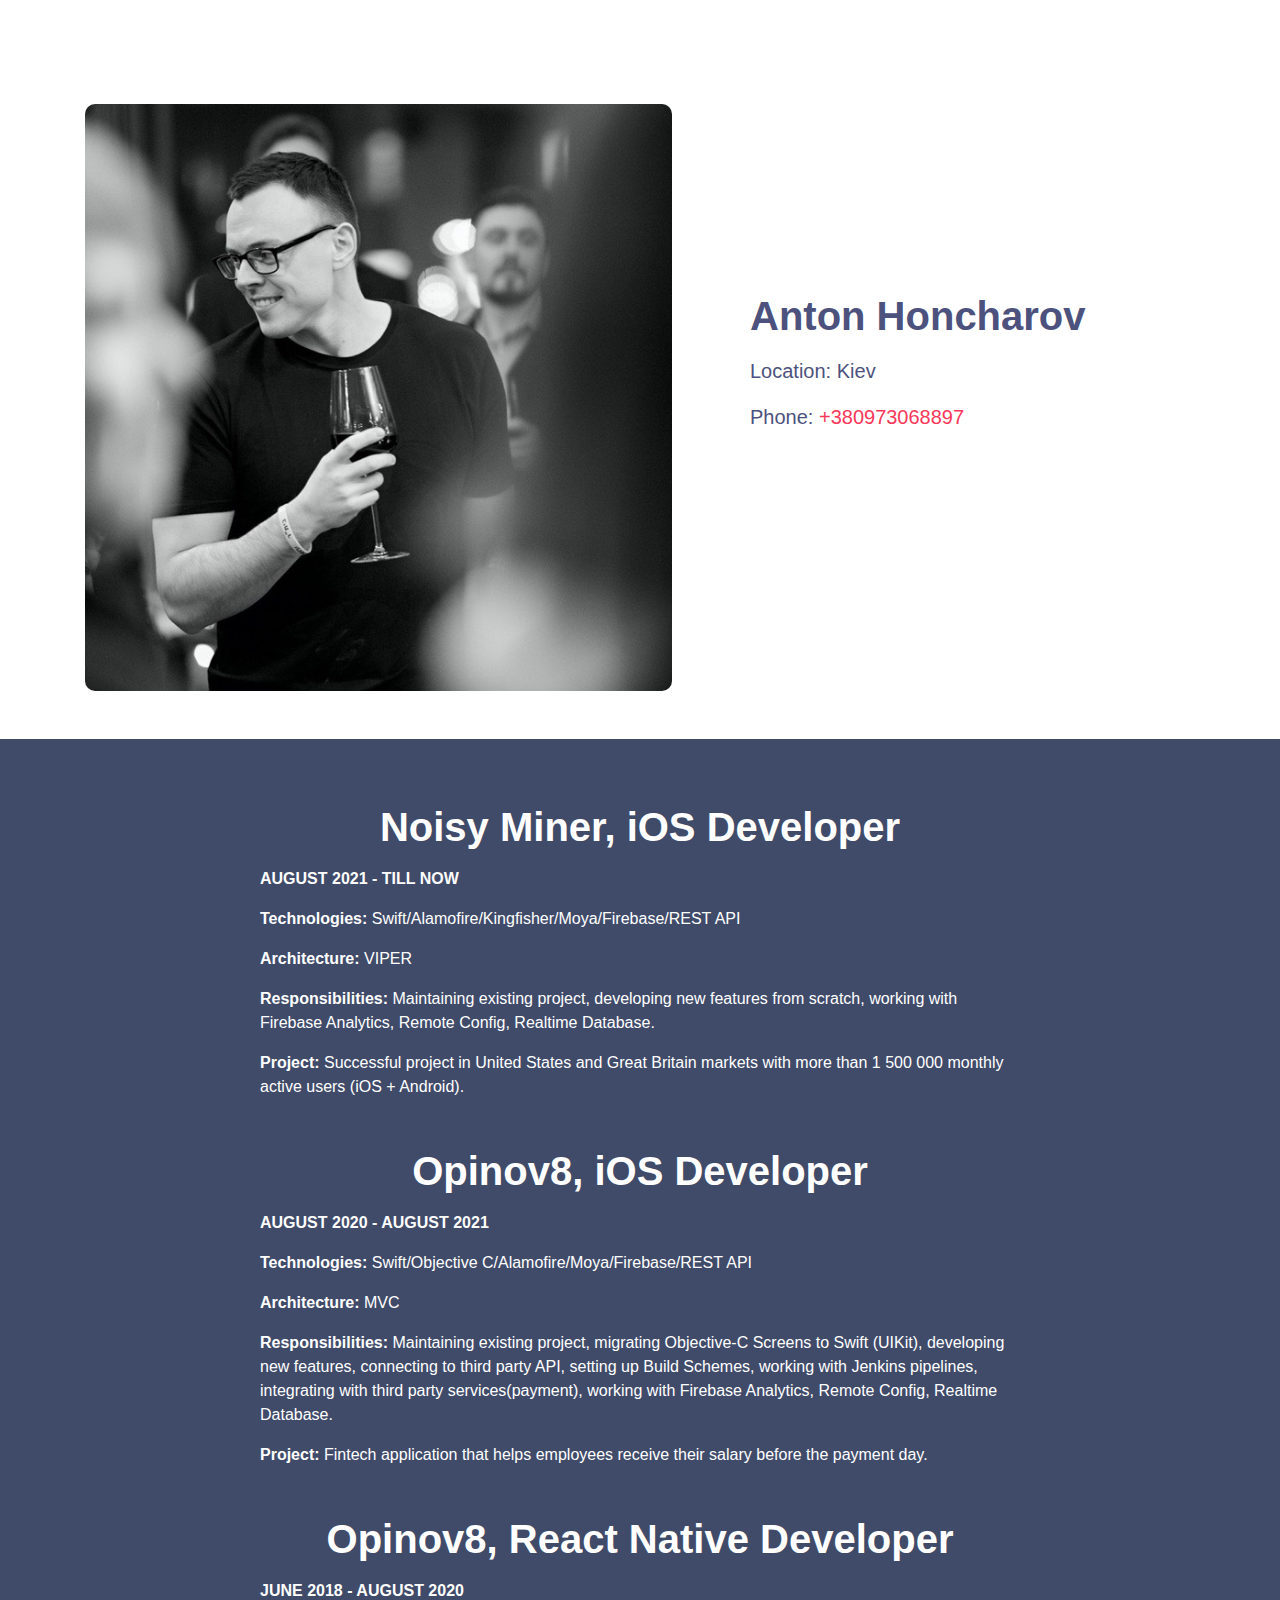
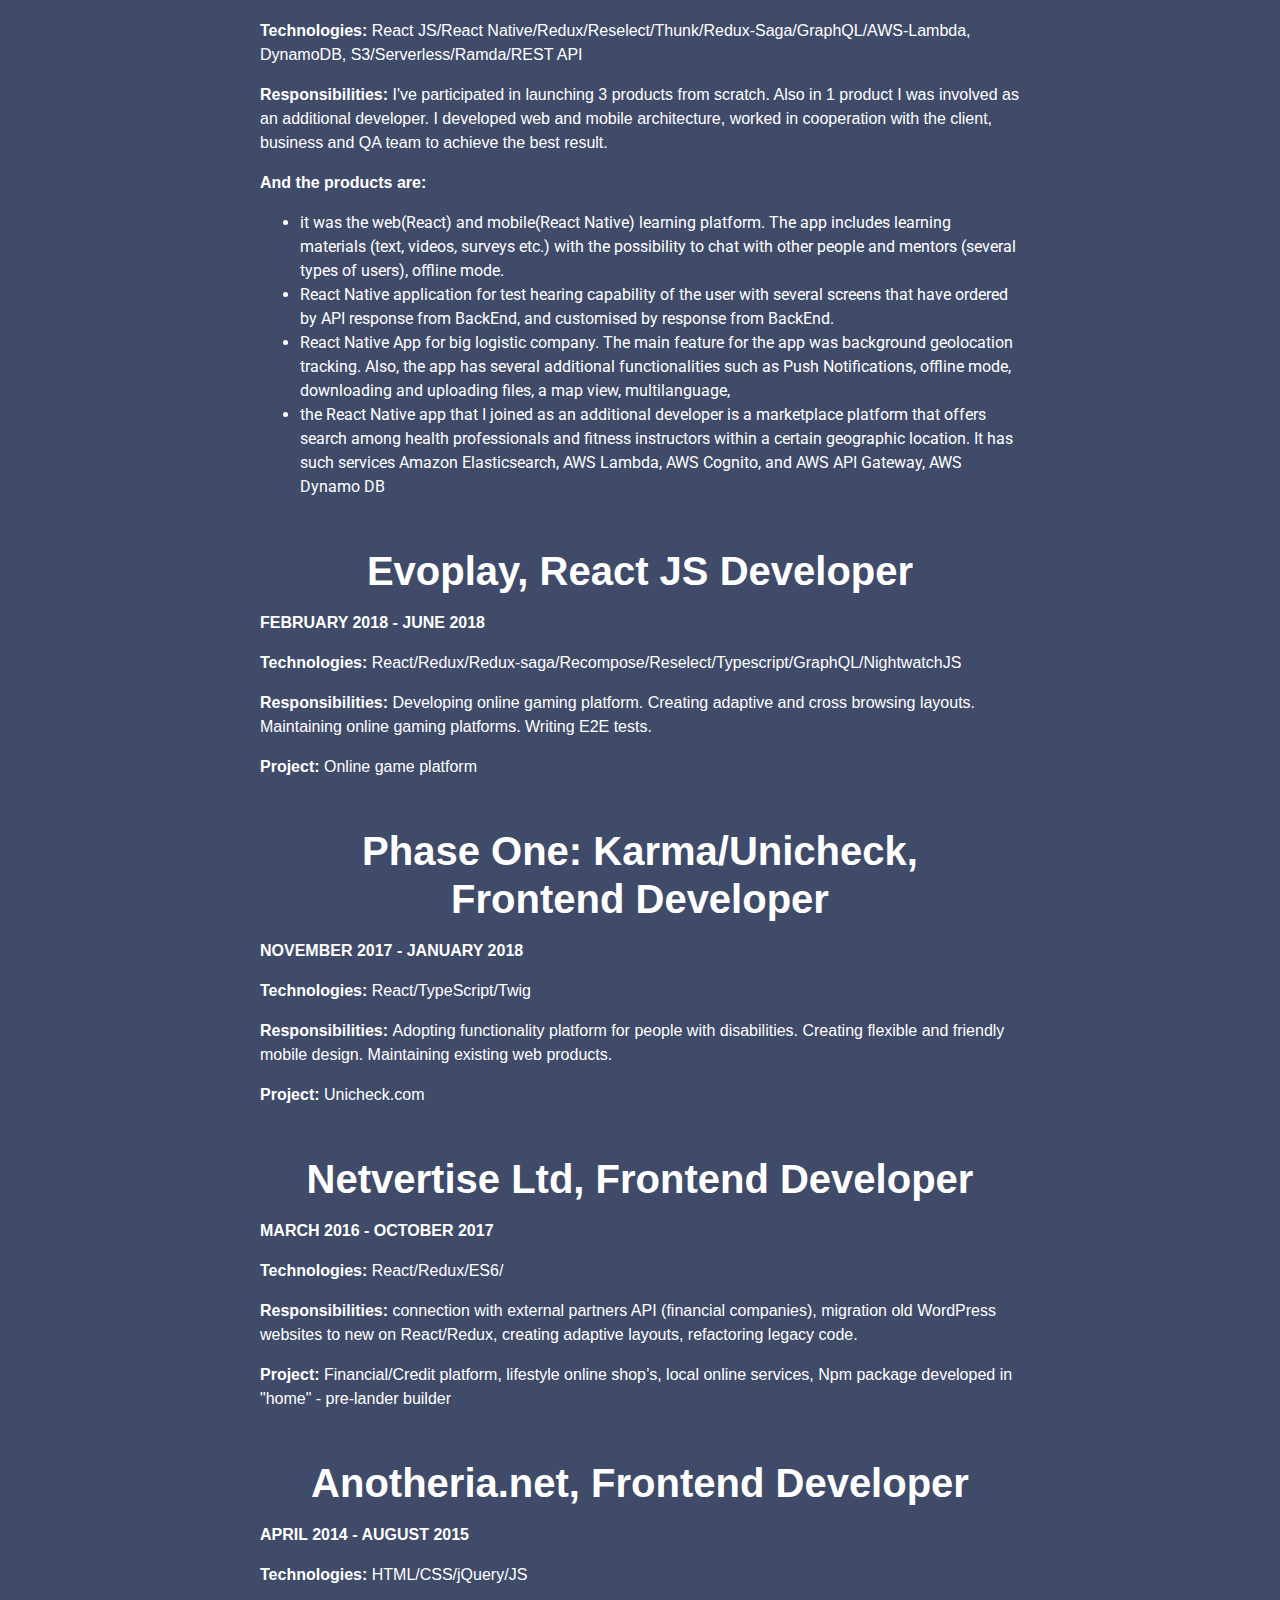
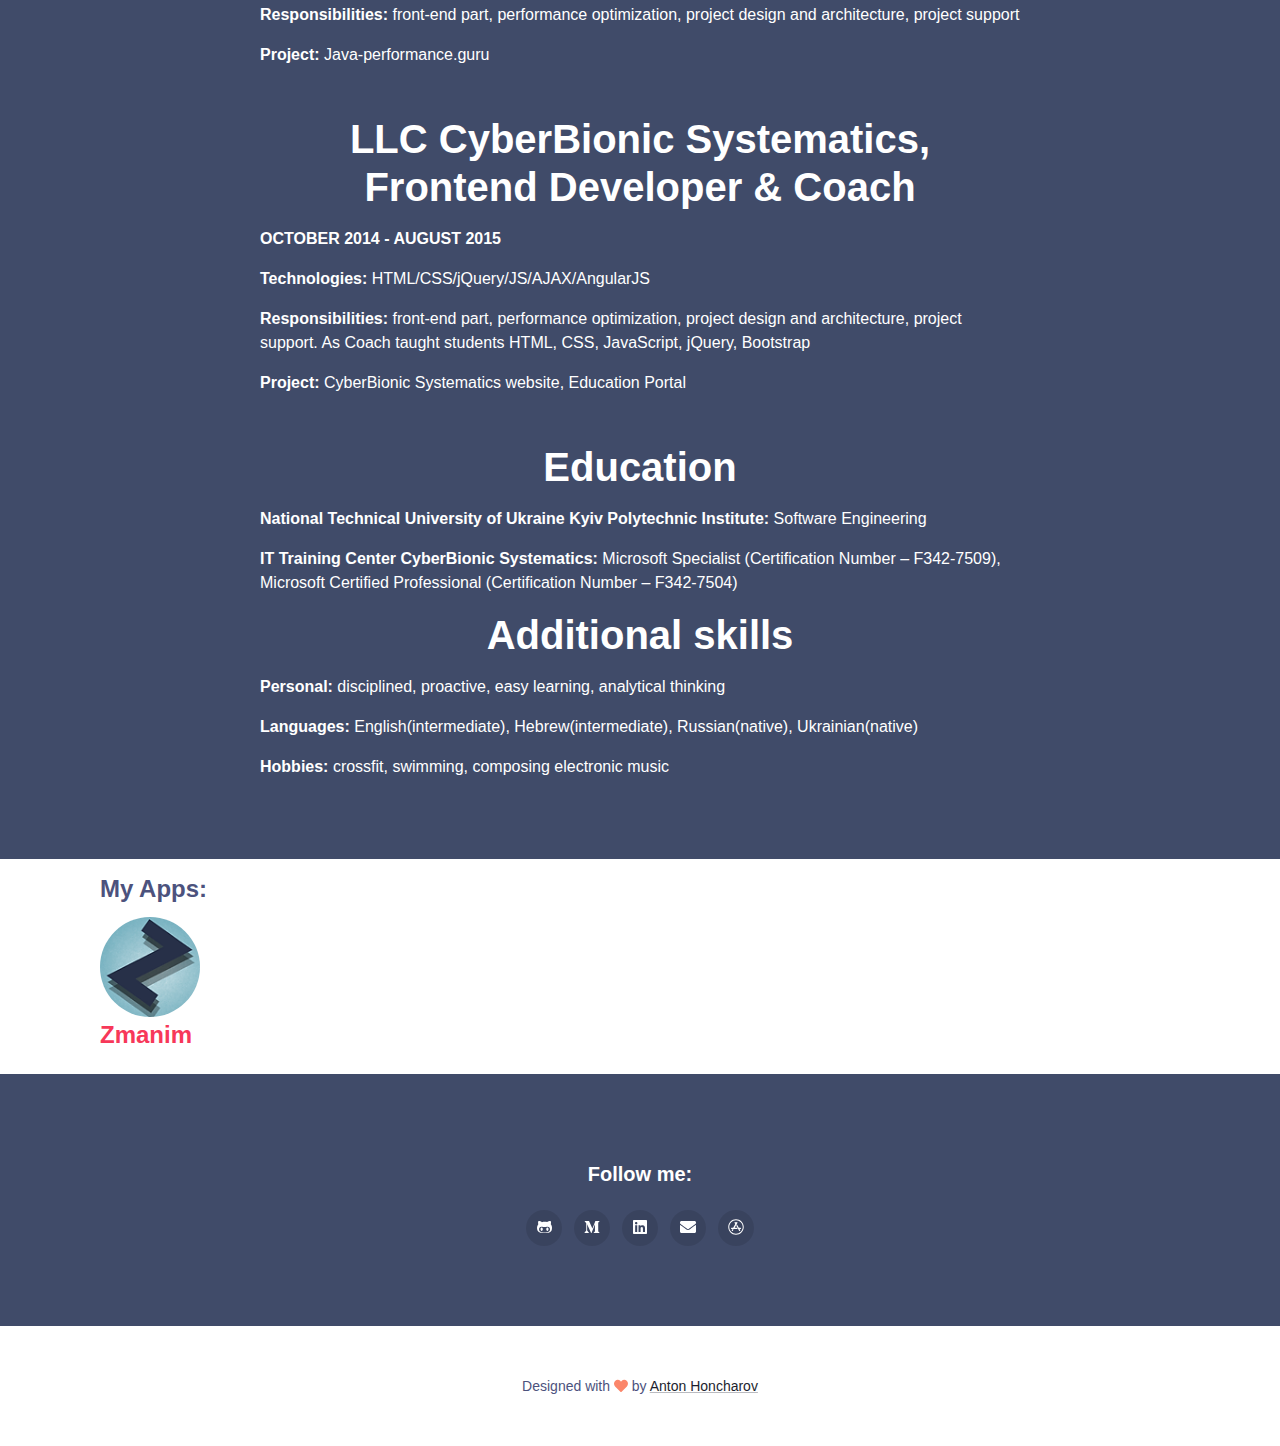
==== index.html @ 208f4cd6 "indentation" ====
<!DOCTYPE html>
<html lang="en">

<head>
	<title>Anton Honcharov - iOS Developer</title>

	<!-- Meta -->
	<meta charset="utf-8">
	<meta http-equiv="X-UA-Compatible" content="IE=edge">
	<meta name="viewport" content="width=device-width, initial-scale=1.0">
	<meta name="description" content="App's site. App that helps Jews to be observant of the mitzvot.">
	<meta name="author" content="Honcharov Anton">
	<link rel="shortcut icon" href="favicon.ico">

	<!-- Google Font -->
	<link href="https://fonts.googleapis.com/css?family=Quicksand:700|Roboto:400,400i,700&display=swap" rel="stylesheet">

	<!-- FontAwesome JS-->
	<script defer src="assets/fontawesome/js/all.min.js"></script>

	<!-- Theme CSS -->
	<link id="theme-style" rel="stylesheet" href="assets/css/theme.css">
</head>

<body>
	<header class="header">
		<div class="branding">
			<div class="container-fluid position-relative py-3">
				<div class="logo-wrapper">
					<div class="site-logo">
						<a class="navbar-brand" href="index.html"></a>
					</div>
				</div>
			</div>
		</div>
	</header>
	<!--//header-->

	<section class="hero-section">
		<div class="container">
			<div class="row">
				<div class="col-12 col-md-7 pt-5 mb-5 align-self-center">
					<div class="promo pr-md-3 pr-lg-5">
						<img class="img-fluid book-cover" src="assets/images/profiles/author-profile.png" alt="image">
					</div>
				</div>
				<div class="col-12 col-md-5 mb-5 align-self-center">
					<div class="book-cover-holder">
						<h1 class="headline mb-3">Anton Honcharov</h1>
						<div class="subheadline mb-4">
							<p class="text">Location: Kiev</p>
							<p class="text">Phone: <a href="tel:+380973068897">+380973068897</a></p>
						</div>
					</div>
				</div>
			</div>
		</div>
		<!--//container-->
	</section>
	<section id="author-section" class="author-section section theme-bg-primary py-5">
	
		<div class="container py-3">
			<h2 class="section-heading text-center text-white mb-3">Noisy Miner, iOS Developer</h2>
			<div class="author-bio single-col-max mx-auto">
				<p class="text"><b>AUGUST 2021 - TILL NOW</b></p>
				<p class="text"><b>Technologies: </b>Swift/Alamofire/Kingfisher/Moya/Firebase/REST API</p>
				<p class="text"><b>Architecture: </b>VIPER</p>
				<p class="text"><b>Responsibilities: </b>Maintaining existing project, developing new features from scratch, working with Firebase Analytics, Remote Config, Realtime Database.</p>
				<p class="text"><b>Project: </b>Successful project in United States and Great Britain markets with more than 1 500 000 monthly active users (iOS + Android).</p>
			</div>
		</div>

		<div class="container py-3">
			<h2 class="section-heading text-center text-white mb-3">Opinov8, iOS Developer</h2>
			<div class="author-bio single-col-max mx-auto">
				<p class="text"><b>AUGUST 2020 - AUGUST 2021</b></p>
				<p class="text"><b>Technologies: </b>Swift/Objective C/Alamofire/Moya/Firebase/REST API</p>
				<p class="text"><b>Architecture: </b>MVC</p>
				<p class="text"><b>Responsibilities: </b>Maintaining existing project, migrating Objective-C Screens to Swift (UIKit), developing new features, connecting to third party API, setting up Build Schemes, working with Jenkins pipelines, integrating with third party services(payment), working with Firebase Analytics, Remote Config, Realtime Database.</p>
				<p class="text"><b>Project: </b>Fintech application that helps employees receive their salary before the payment day.</p>
			</div>
		</div>

		<div class="container py-3">
			<h2 class="section-heading text-center text-white mb-3">Opinov8, React Native Developer</h2>
			<div class="author-bio single-col-max mx-auto">
				<p class="text"><b>JUNE 2018 - AUGUST 2020</b></p>
				<p class="text"><b>Technologies: </b>React JS/React Native/Redux/Reselect/Thunk/Redux-Saga/GraphQL/AWS-Lambda, DynamoDB, S3/Serverless/Ramda/REST API</p>
				<p class="text"><b>Responsibilities: </b> I've participated in launching 3 products from scratch. Also in 1 product I was involved as an additional developer. I developed web and mobile architecture, worked in cooperation with the client, business and QA team to achieve the best result.</p>
				<p class="text"><b>And the products are: </b>
					<ul>
						<li>it was the web(React) and mobile(React Native) learning platform. The app includes learning materials (text, videos, surveys etc.) with the possibility to chat with other people and mentors (several types of users), offline mode.</li>
						<li>React Native application for test hearing capability of the user with several screens that have ordered by API response from BackEnd, and customised by response from BackEnd.</li>
						<li>React Native App for big logistic company. The main feature for the app was background geolocation tracking. Also, the app has several additional functionalities such as Push Notifications, offline mode, downloading and uploading files, a map view, multilanguage,</li>
						<li>the React Native app that I joined as an additional developer is a marketplace platform that offers search among health professionals and fitness instructors within a certain geographic location. It has such services Amazon Elasticsearch, AWS Lambda, AWS Cognito, and AWS API Gateway, AWS Dynamo DB</li>
					</ul>
				</p>
			</div>
		</div>

		<div class="container py-3">
			<h2 class="section-heading text-center text-white mb-3">Evoplay, React JS Developer</h2>
			<div class="author-bio single-col-max mx-auto">
				<p class="text"><b>FEBRUARY 2018 - JUNE 2018</b></p>
				<p class="text"><b>Technologies: </b>React/Redux/Redux-saga/Recompose/Reselect/Typescript/GraphQL/NightwatchJS</p>
				<p class="text"><b>Responsibilities: </b>Developing online gaming platform. Creating adaptive and cross browsing layouts. Maintaining online gaming platforms. Writing E2E tests.</p>
				<p class="text"><b>Project: </b>Online game platform</p>
			</div>
		</div>

		<div class="container py-3">
			<h2 class="section-heading text-center text-white mb-3">Phase One: Karma/Unicheck,<br/> Frontend Developer</h2>
			<div class="author-bio single-col-max mx-auto">
				<p class="text"><b>NOVEMBER 2017 - JANUARY 2018</b></p>
				<p class="text"><b>Technologies: </b>React/TypeScript/Twig</p>
				<p class="text"><b>Responsibilities: </b>Adopting functionality platform for people with disabilities. Creating flexible and friendly mobile design. Maintaining existing web products.</p>
				<p class="text"><b>Project: </b>Unicheck.com</p>
			</div>
		</div>

		<div class="container py-3">
			<h2 class="section-heading text-center text-white mb-3">Netvertise Ltd, Frontend Developer</h2>
			<div class="author-bio single-col-max mx-auto">
				<p class="text"><b>MARCH 2016 -  OCTOBER 2017</b></p>
				<p class="text"><b>Technologies: </b>React/Redux/ES6/</p>
				<p class="text"><b>Responsibilities: </b>connection with external partners API (financial companies), migration old WordPress websites to new on React/Redux, creating adaptive layouts, refactoring legacy code.</p>
				<p class="text"><b>Project: </b> Financial/Credit platform, lifestyle online shop’s, local online services, Npm package developed in "home" - pre-lander builder</p>
			</div>
		</div>

		<div class="container py-3">
			<h2 class="section-heading text-center text-white mb-3">Anotheria.net, Frontend Developer</h2>
			<div class="author-bio single-col-max mx-auto">
				<p class="text"><b>APRIL 2014 -  AUGUST 2015</b></p>
				<p class="text"><b>Technologies: </b>HTML/CSS/jQuery/JS</p>
				<p class="text"><b>Responsibilities: </b>front-end part, performance optimization, project design and architecture, project support</p>
				<p class="text"><b>Project: </b>Java-performance.guru</p>
			</div>
		</div>

		<div class="container py-3">
			<h2 class="section-heading text-center text-white mb-3">LLC CyberBionic Systematics, <br/> Frontend Developer & Coach</h2>
			<div class="author-bio single-col-max mx-auto">
				<p class="text"><b>OCTOBER 2014 -  AUGUST 2015</b></p>
				<p class="text"><b>Technologies: </b>HTML/CSS/jQuery/JS/AJAX/AngularJS</p>
				<p class="text"><b>Responsibilities: </b>front-end part, performance optimization, project design and architecture, project support. As Coach taught students HTML, CSS, JavaScript, jQuery, Bootstrap</p>
				<p class="text"><b>Project: </b>CyberBionic Systematics website, Education Portal</p>
			</div>
		</div>

		<div class="container py-3">
			<h2 class="section-heading text-center text-white mb-3">Education</h2>
			<div class="author-bio single-col-max mx-auto">
				<p class="text"><b>National Technical University of Ukraine Kyiv Polytechnic Institute: </b> Software Engineering</p>
				<p class="text"><b>IT Training Center CyberBionic Systematics: </b>Microsoft Specialist (Certification Number – F342-7509), Microsoft Certified Professional (Certification Number – F342-7504)</p>
			</div>
			<h2 class="section-heading text-center text-white mb-3">Additional skills</h2>
			<div class="author-bio single-col-max mx-auto">
				<p class="text"><b>Personal: </b>disciplined, proactive, easy learning, analytical thinking</p>
				<p class="text"><b>Languages: </b>English(intermediate), Hebrew(intermediate), Russian(native), Ukrainian(native)</p>
				<p class="text"><b>Hobbies: </b>crossfit, swimming, composing electronic music</p>
			</div>
		</div>

	</section>

	<section class="hero-section">
		<div class="container">
			<div class="container py-3">
				<h4 class="text"><b>My Apps:</b></h4>
				<div class="logo-wrapper">
					<div class="site-logo"><a class="navbar-brand" href="./pages/zmanim.html">
						<img class="logo-icon mr-2" src="../assets/images/site-logo.webp" alt="logo">
						<br>
						<span class="logo-text">Zmanim</span>
					</a>
				</div>
				</div>
			</div>
		</div>
	</section>
	
	<section id="author-section" class="author-section section theme-bg-primary py-5">
		<div class="container py-3">
			<div class="author-bio single-col-max mx-auto">
				<div class="author-links text-center pt-4">
					<h5 class="text-white mb-4">Follow me: </h5>
					<ul class="social-list list-unstyled">
						</li>
						<li class="list-inline-item">
							<a href="https://github.com/eyale" target="blank">
								<i class="fab fa-github-alt"></i>
							</a>
						</li>
						<li class="list-inline-item">
							<a href="https://medium.com/@4eyalush" target="blank">
								<i class="fab fa-medium-m"></i>
							</a>
						</li>
						<li class="list-inline-item">
							<a href="https://www.linkedin.com/in/anton-honcharov-04216791/" target="blank">
								<i class="fab fa-linkedin"></i>
							</a>
						</li>
						<li class="list-inline-item">
							<a href="mailto:4eyalush@gmail.com" target="blank">
								<i class="fas fa-envelope"></i>
							</a>
						</li>
						<li class="list-inline-item">
							<a href="https://apps.apple.com/ru/developer/anton-honcharov/id1546879328" target="blank">
								<i class="fab fa-app-store"></i>
							</a>
						</li>
					</ul>
				</div>
			</div>
		</div>
	</section>

	<footer class="footer">
		<div class="footer-bottom text-center py-5">
			<small class="copyright">Designed with <i class="fas fa-heart" style="color: #fb866a;"></i> by <a
					class="theme-link" href="https://www.linkedin.com/in/anton-honcharov-04216791/" target="_blank">Anton Honcharov</a></small>
		</div>
	</footer>

	<!-- Javascript -->
	<script src="assets/plugins/jquery-3.4.1.min.js"></script>
	<script src="assets/plugins/popper.min.js"></script>
	<script src="assets/plugins/bootstrap/js/bootstrap.min.js"></script>
	<script src="assets/plugins/jquery.scrollTo.min.js"></script>
	<script src="assets/plugins/back-to-top.js"></script>

	<script src="assets/js/main.js"></script>

</body>

</html>
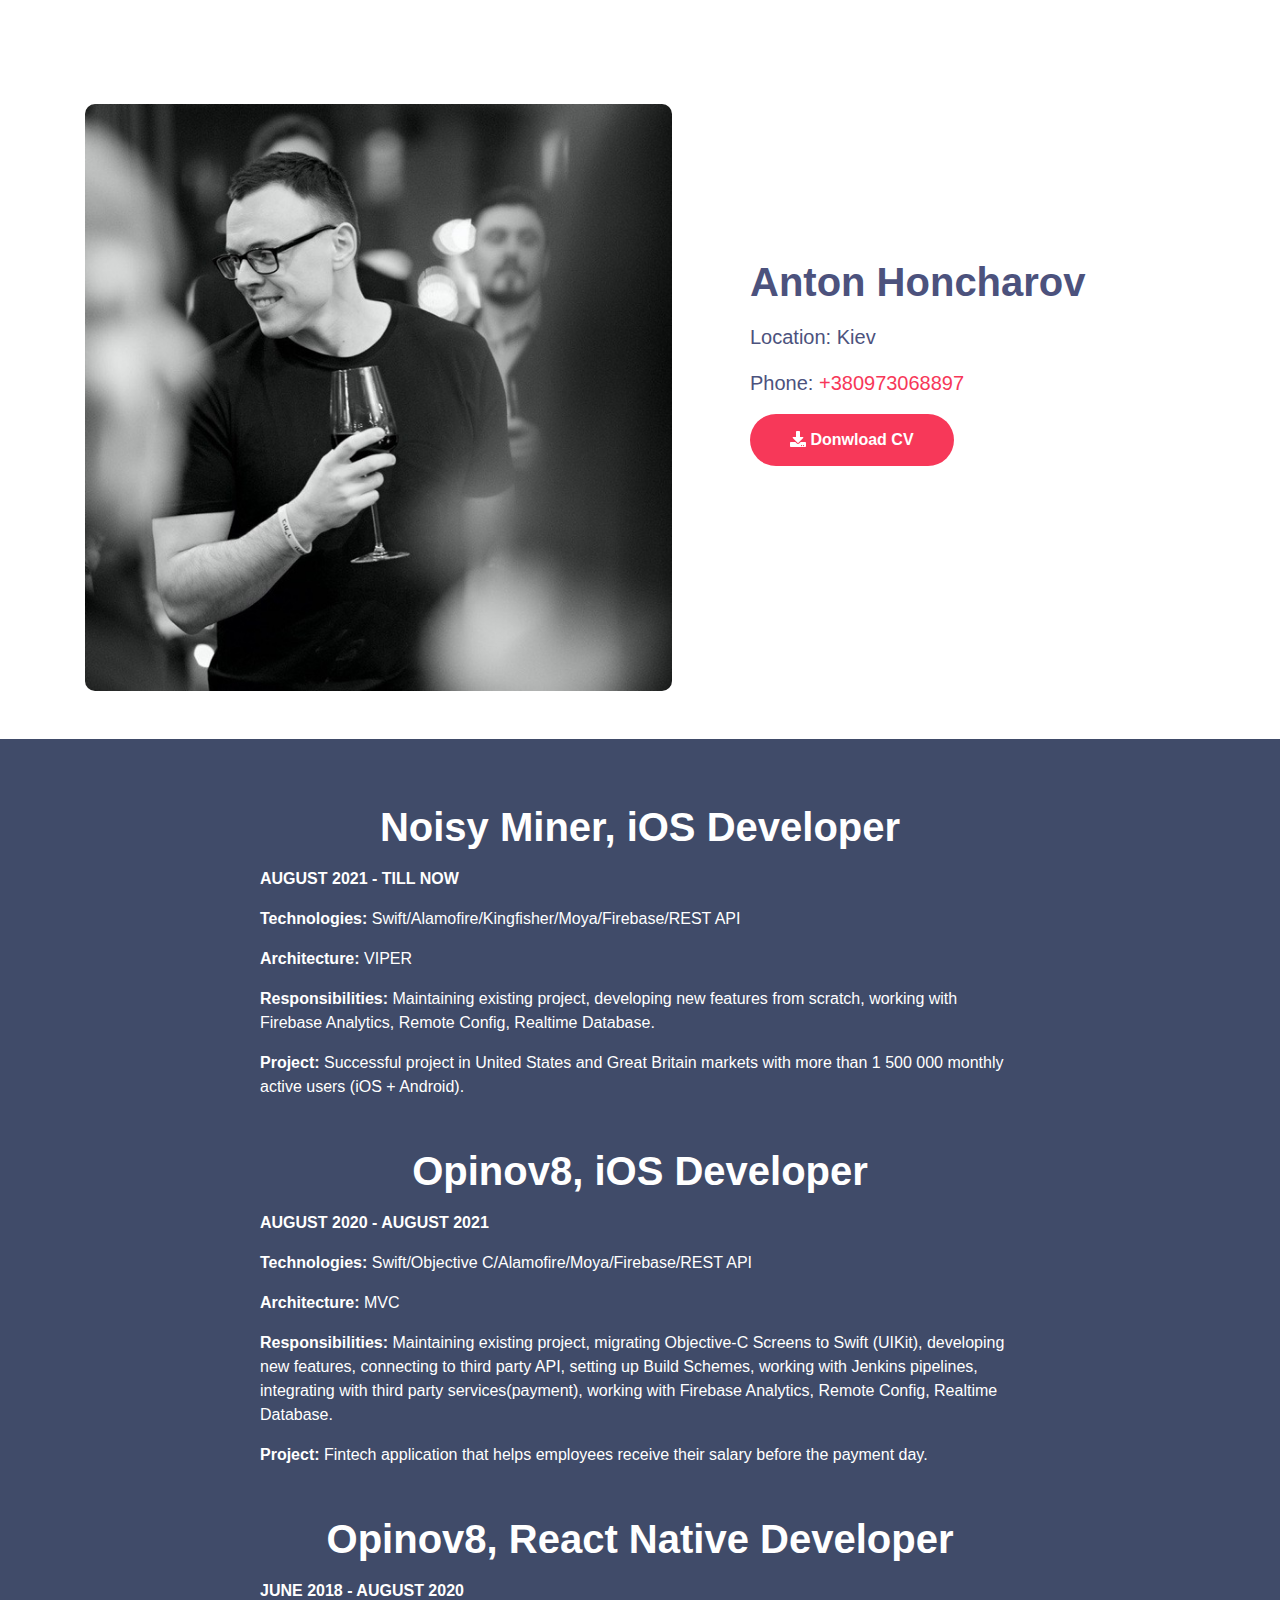
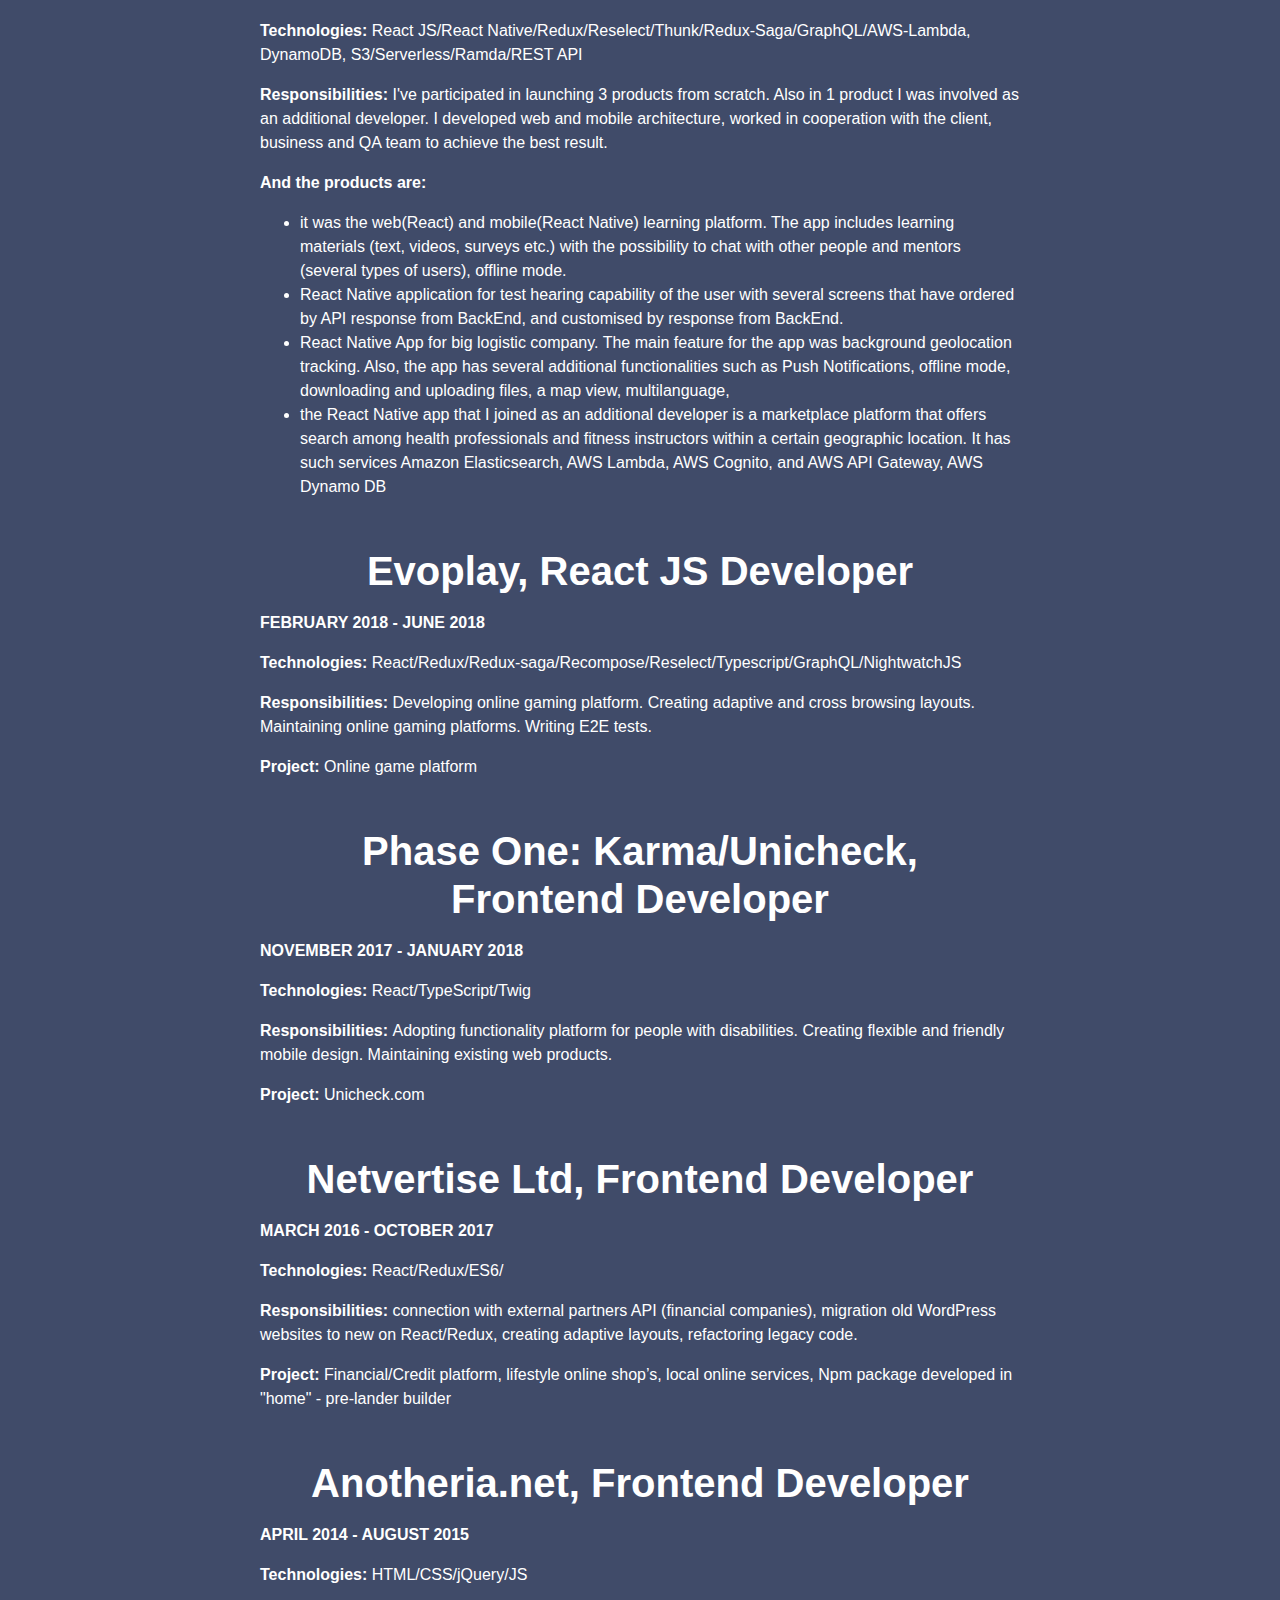
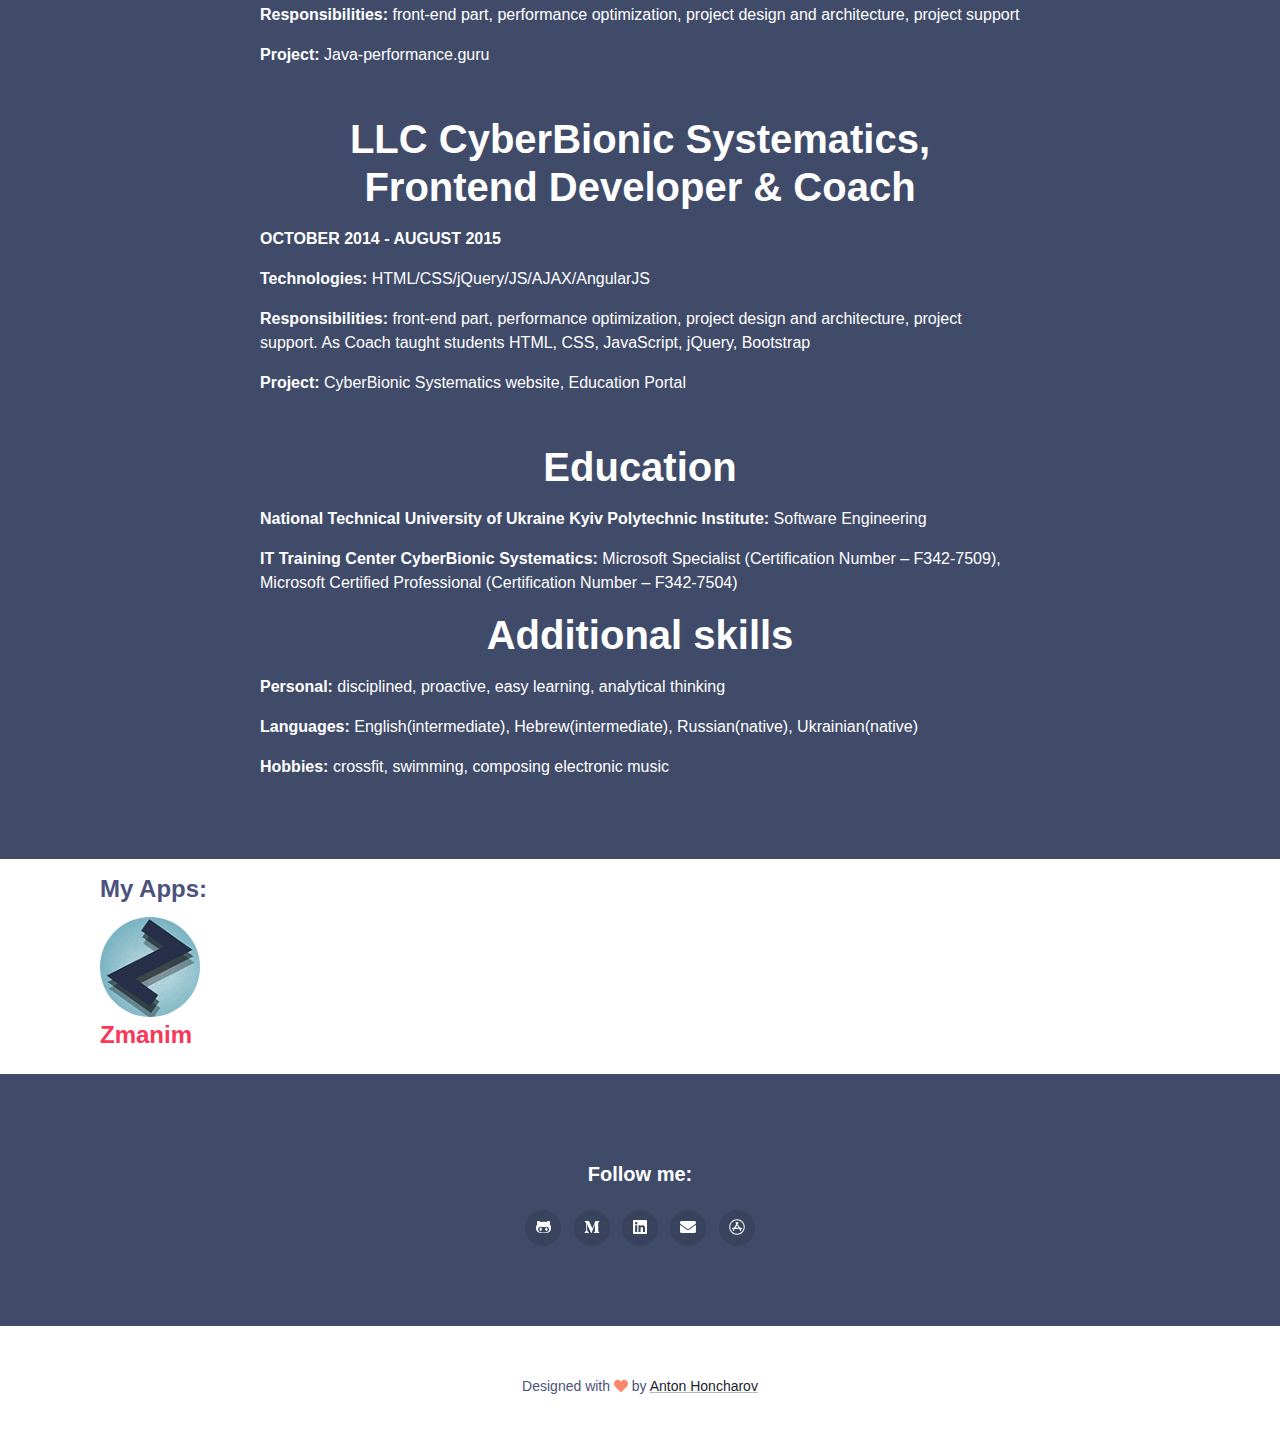
==== commit 9807472a: "add download CV" ====
--- a/index.html
+++ b/index.html
@@ -50,6 +50,14 @@
 						<div class="subheadline mb-4">
 							<p class="text">Location: Kiev</p>
 							<p class="text">Phone: <a href="tel:+380973068897">+380973068897</a></p>
+							<div class="cta-holder">
+								<a class="btn btn-primary mr-lg-2"
+									target="_blank"
+									href="https://drive.google.com/file/d/18fcnnfCk12O5Y6rYT376gJ59WVy_y44v/view?usp=sharing">
+									<i class="fas fa-download"></i> Donwload CV</a>
+								<!-- <a class="btn btn-secondary scrollto" href="#benefits-section">Learn More</a> -->
+	
+							</div>
 						</div>
 					</div>
 				</div>
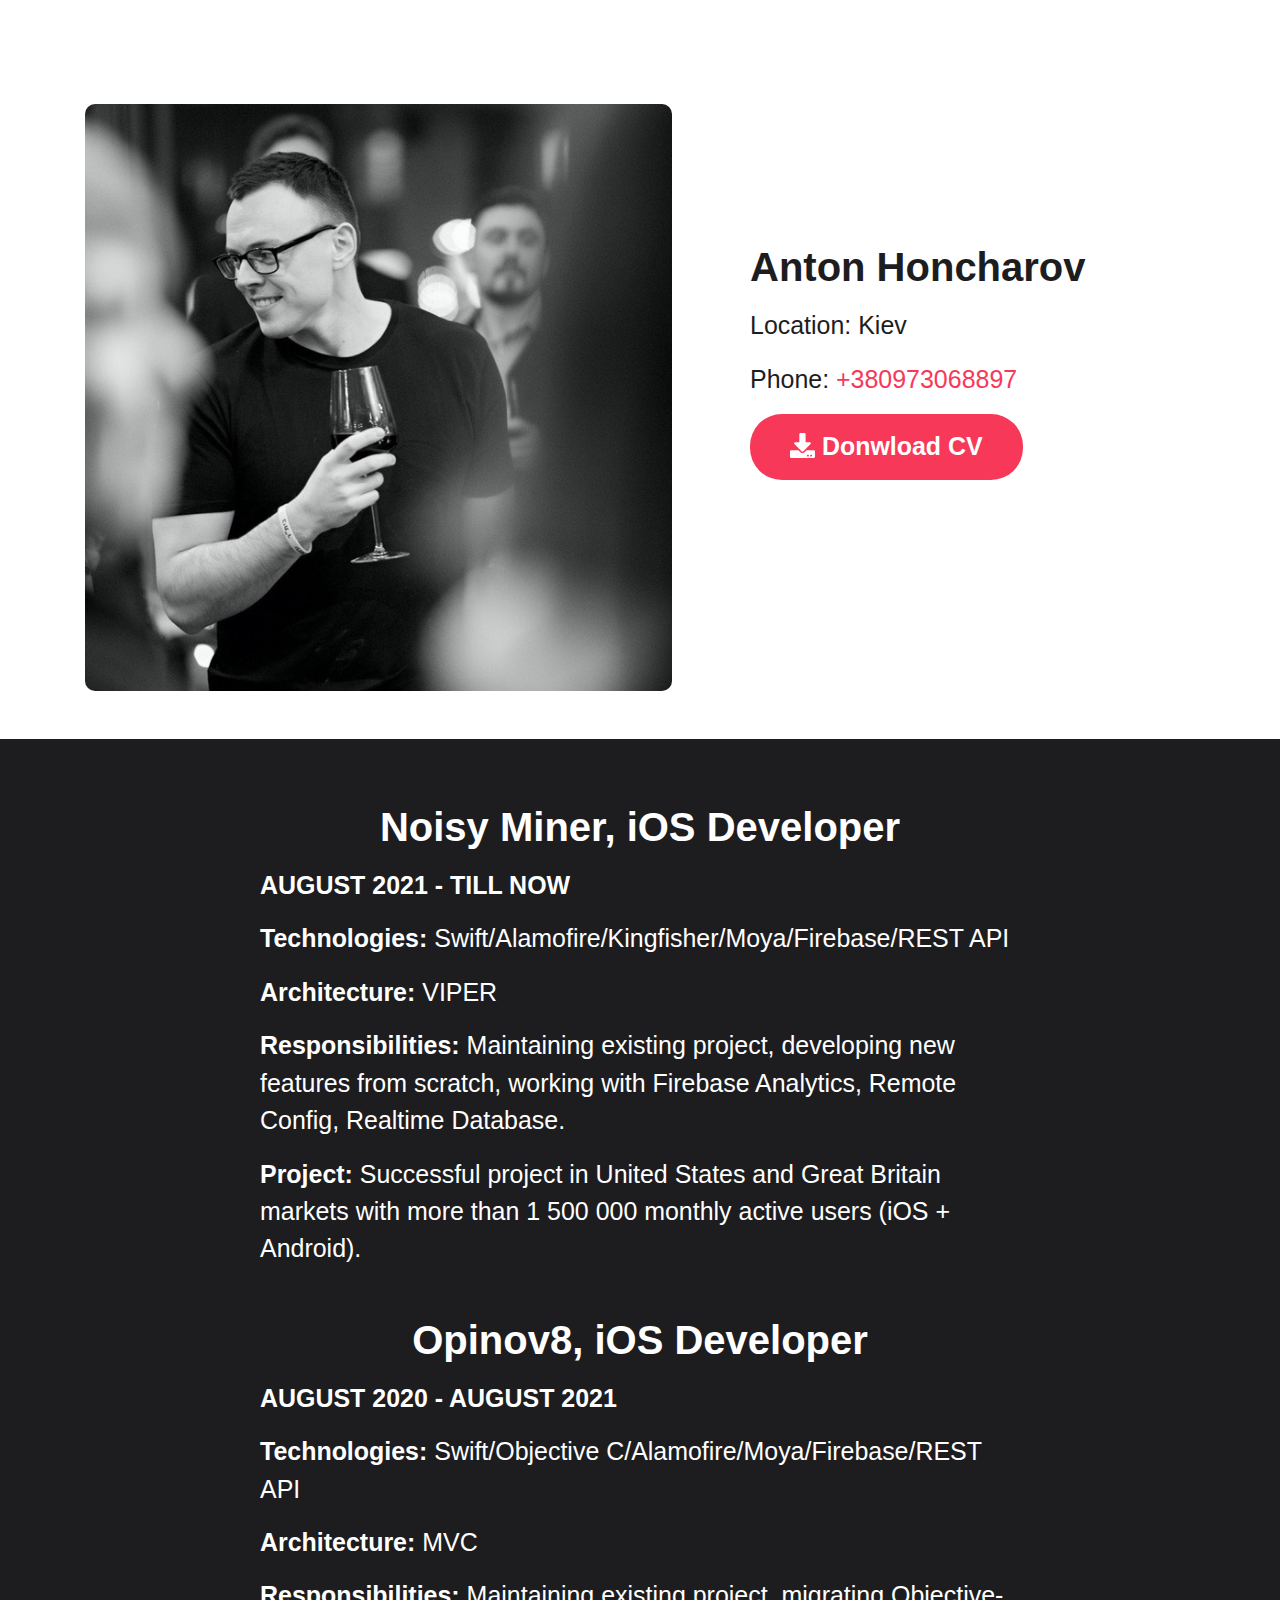
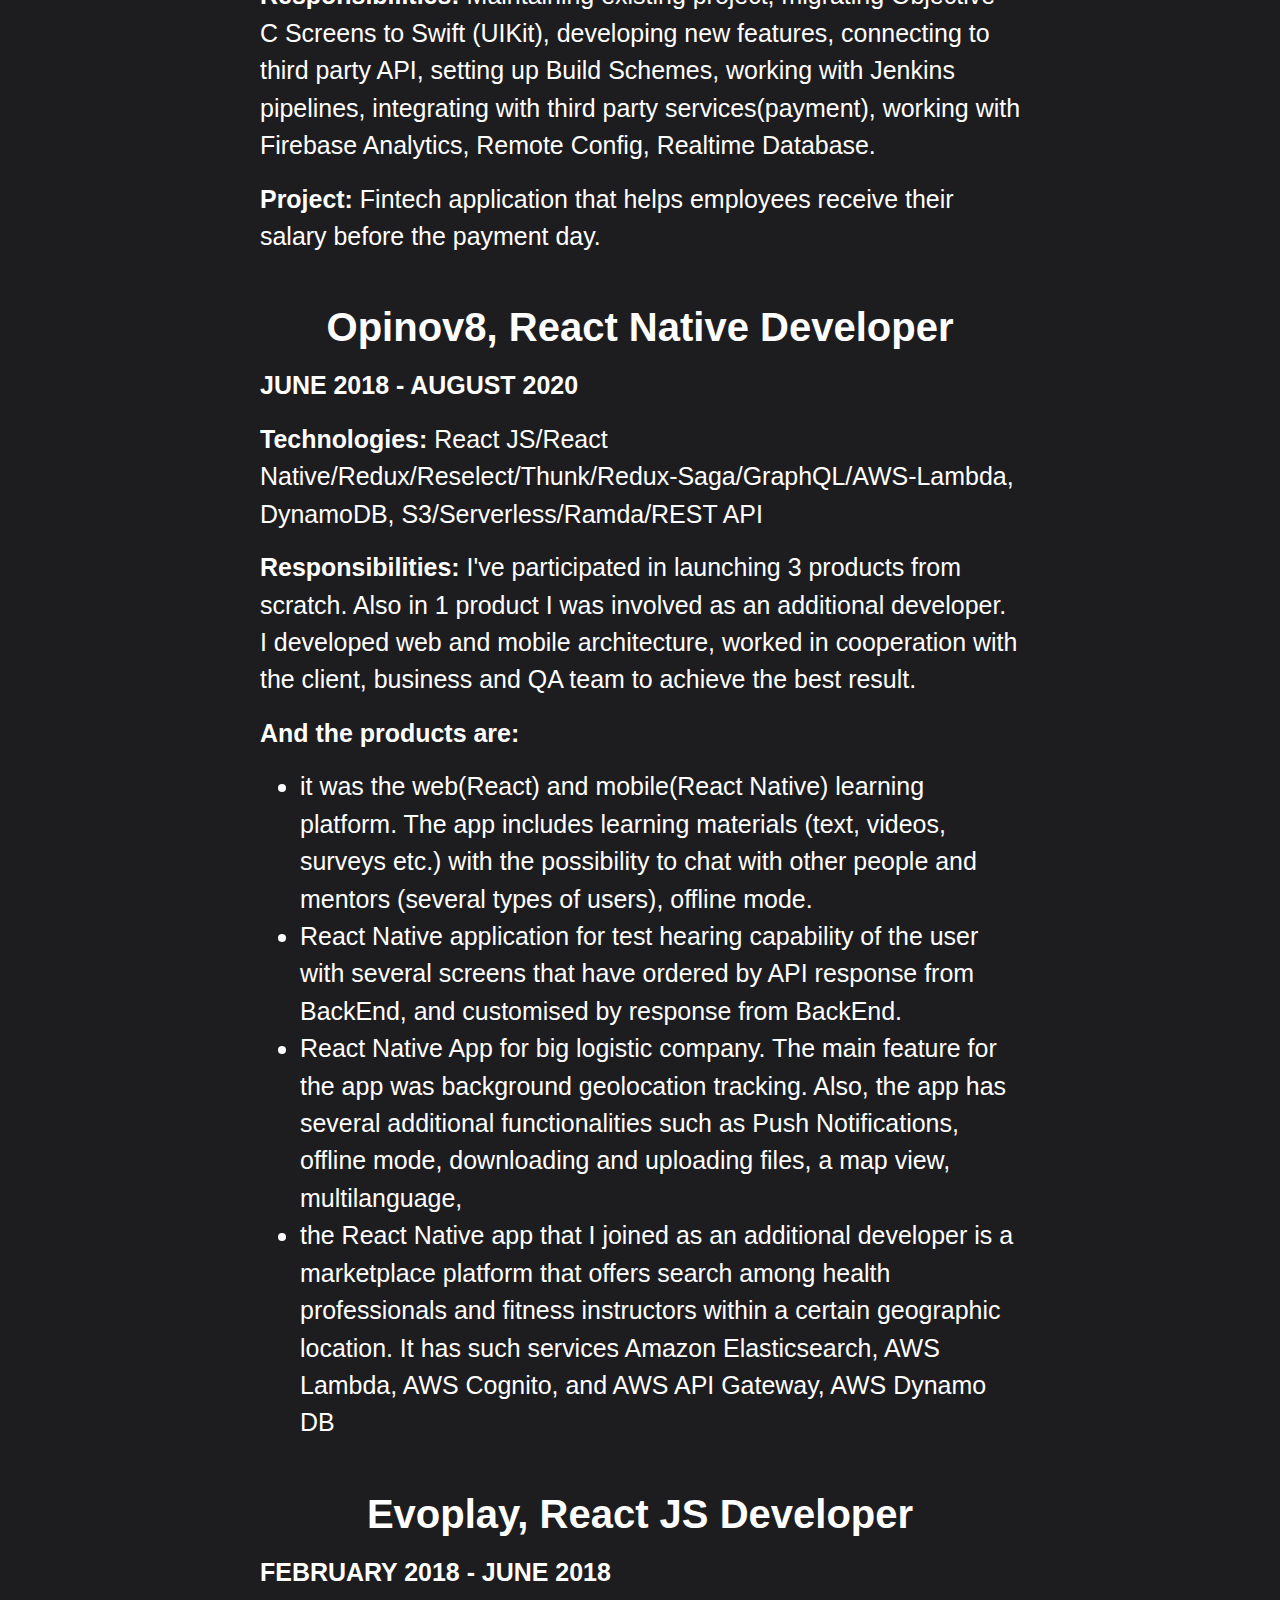
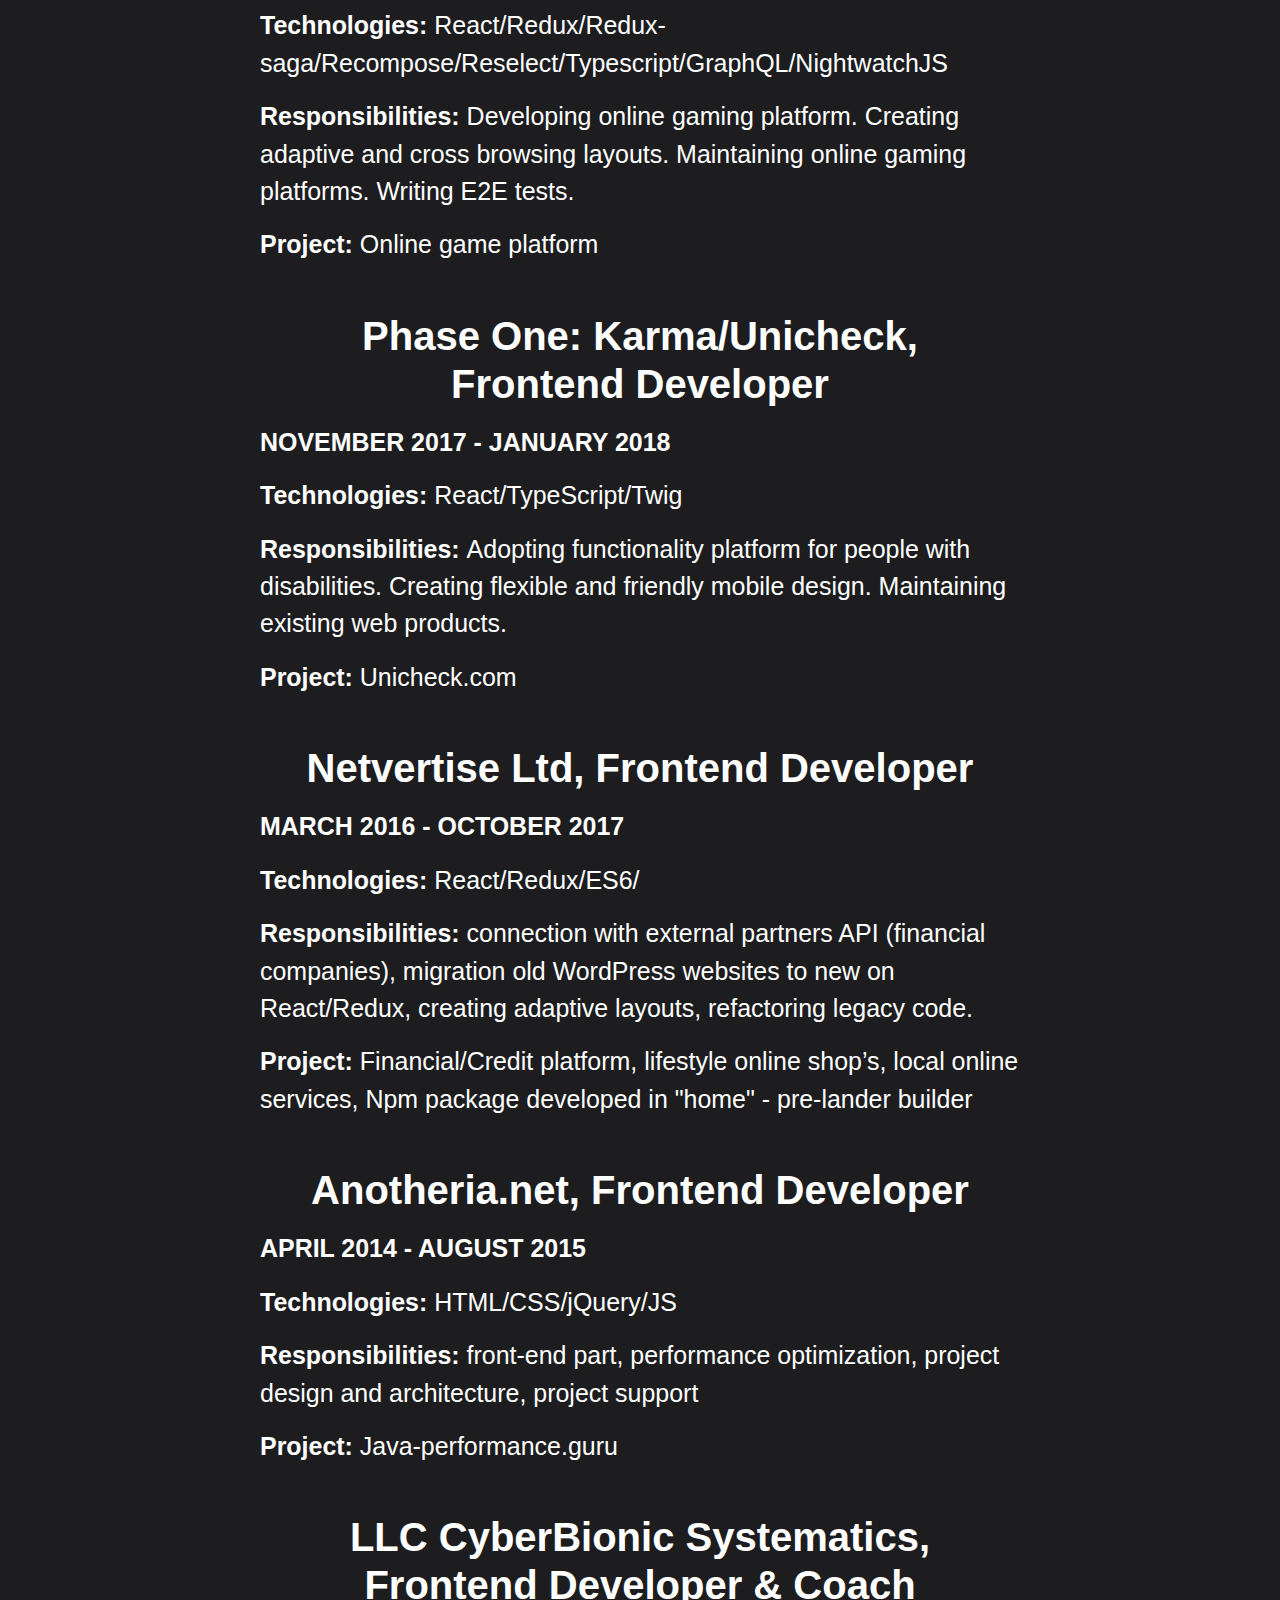
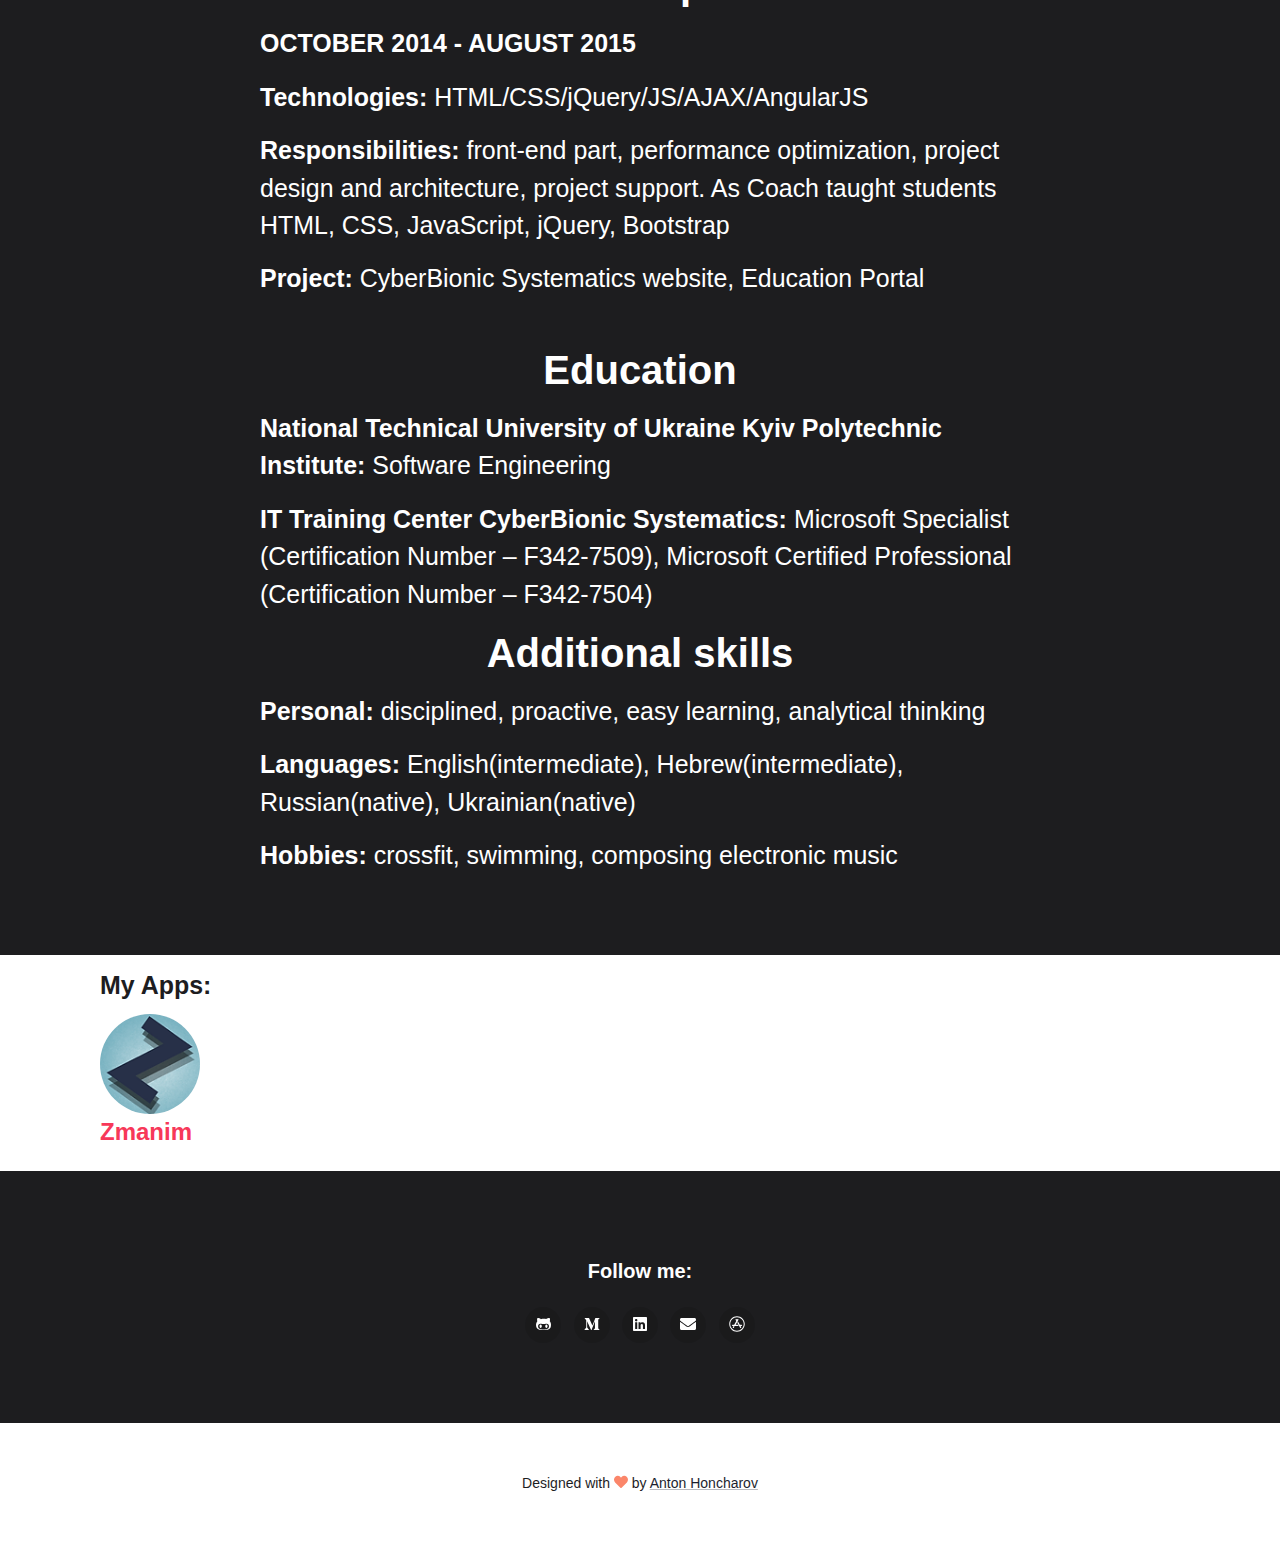
==== commit 58a5bfa8: "font sizes" ====
--- a/index.html
+++ b/index.html
@@ -8,7 +8,7 @@
 	<meta charset="utf-8">
 	<meta http-equiv="X-UA-Compatible" content="IE=edge">
 	<meta name="viewport" content="width=device-width, initial-scale=1.0">
-	<meta name="description" content="App's site. App that helps Jews to be observant of the mitzvot.">
+	<meta name="description" content="Honcharov Anton iOS Developer">
 	<meta name="author" content="Honcharov Anton">
 	<link rel="shortcut icon" href="favicon.ico">
 
@@ -96,7 +96,7 @@
 				<p class="text"><b>Technologies: </b>React JS/React Native/Redux/Reselect/Thunk/Redux-Saga/GraphQL/AWS-Lambda, DynamoDB, S3/Serverless/Ramda/REST API</p>
 				<p class="text"><b>Responsibilities: </b> I've participated in launching 3 products from scratch. Also in 1 product I was involved as an additional developer. I developed web and mobile architecture, worked in cooperation with the client, business and QA team to achieve the best result.</p>
 				<p class="text"><b>And the products are: </b>
-					<ul>
+					<ul class="products">
 						<li>it was the web(React) and mobile(React Native) learning platform. The app includes learning materials (text, videos, surveys etc.) with the possibility to chat with other people and mentors (several types of users), offline mode.</li>
 						<li>React Native application for test hearing capability of the user with several screens that have ordered by API response from BackEnd, and customised by response from BackEnd.</li>
 						<li>React Native App for big logistic company. The main feature for the app was background geolocation tracking. Also, the app has several additional functionalities such as Push Notifications, offline mode, downloading and uploading files, a map view, multilanguage,</li>
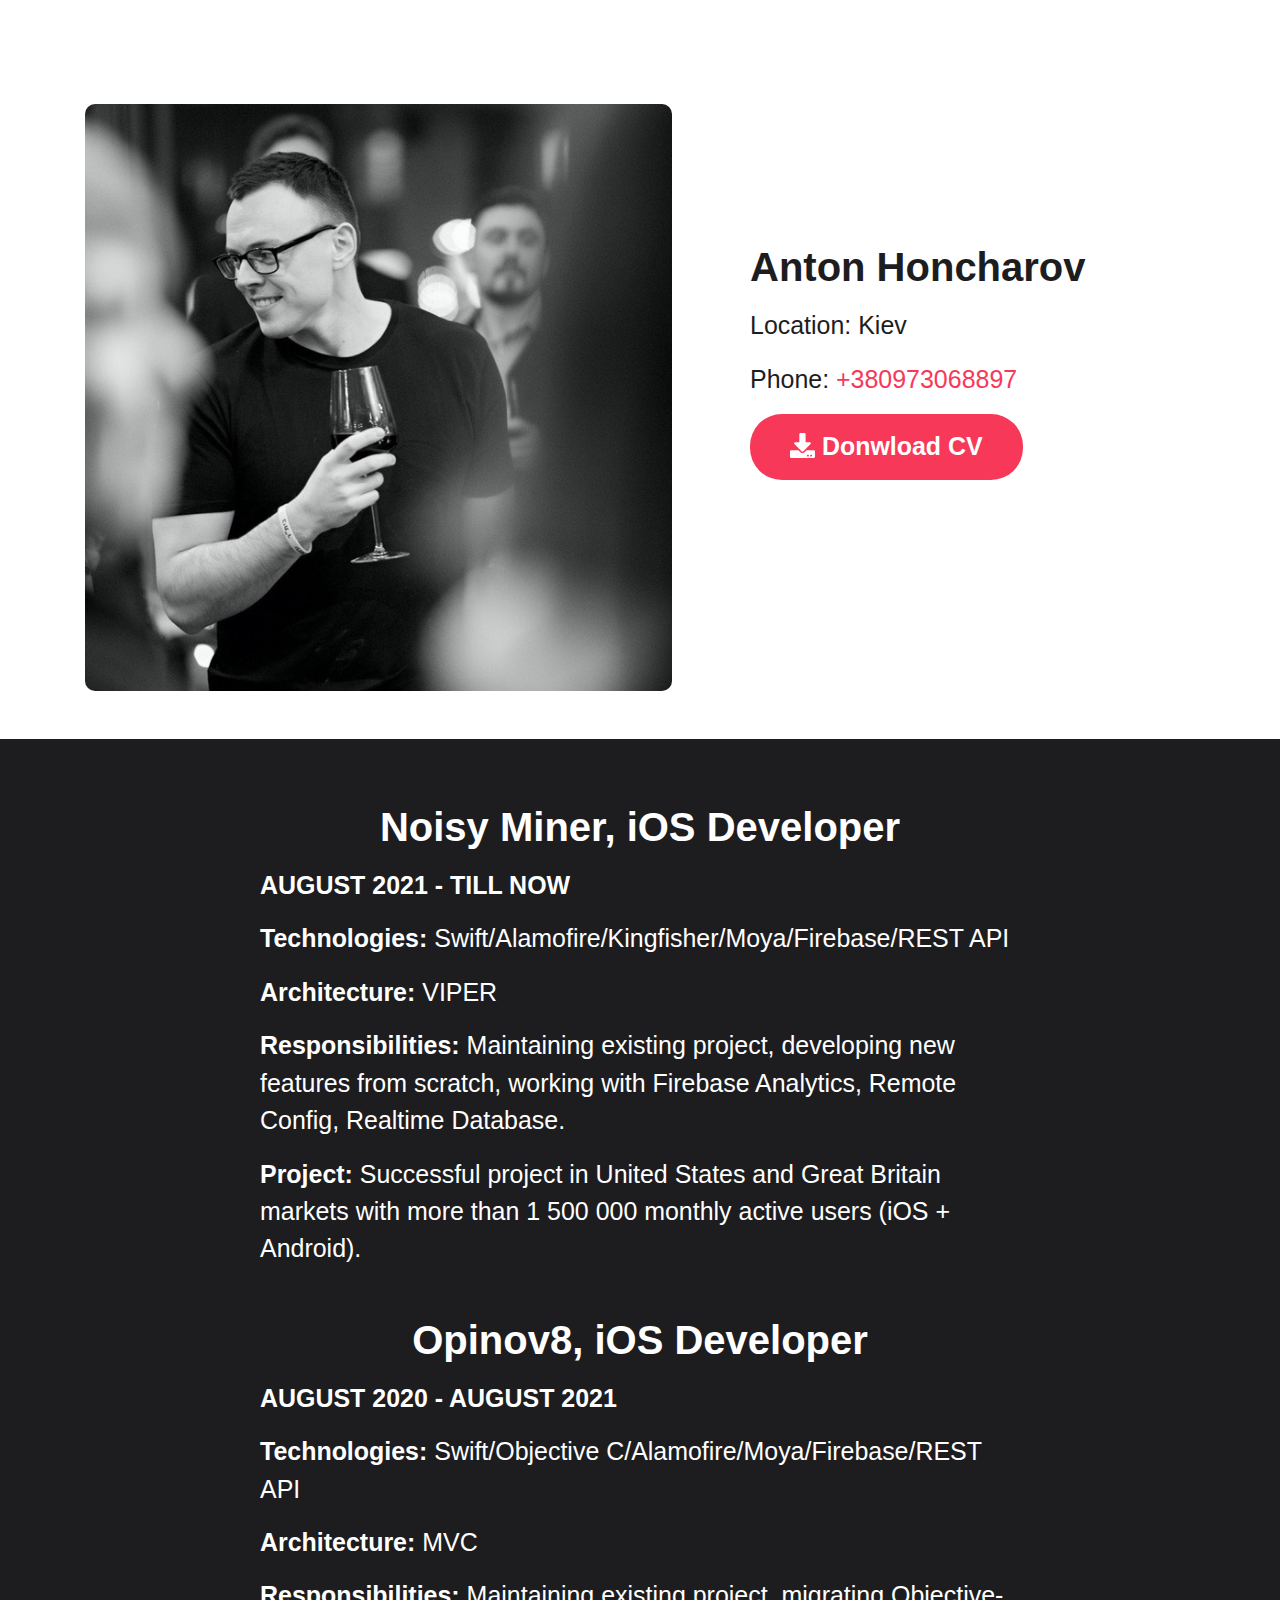
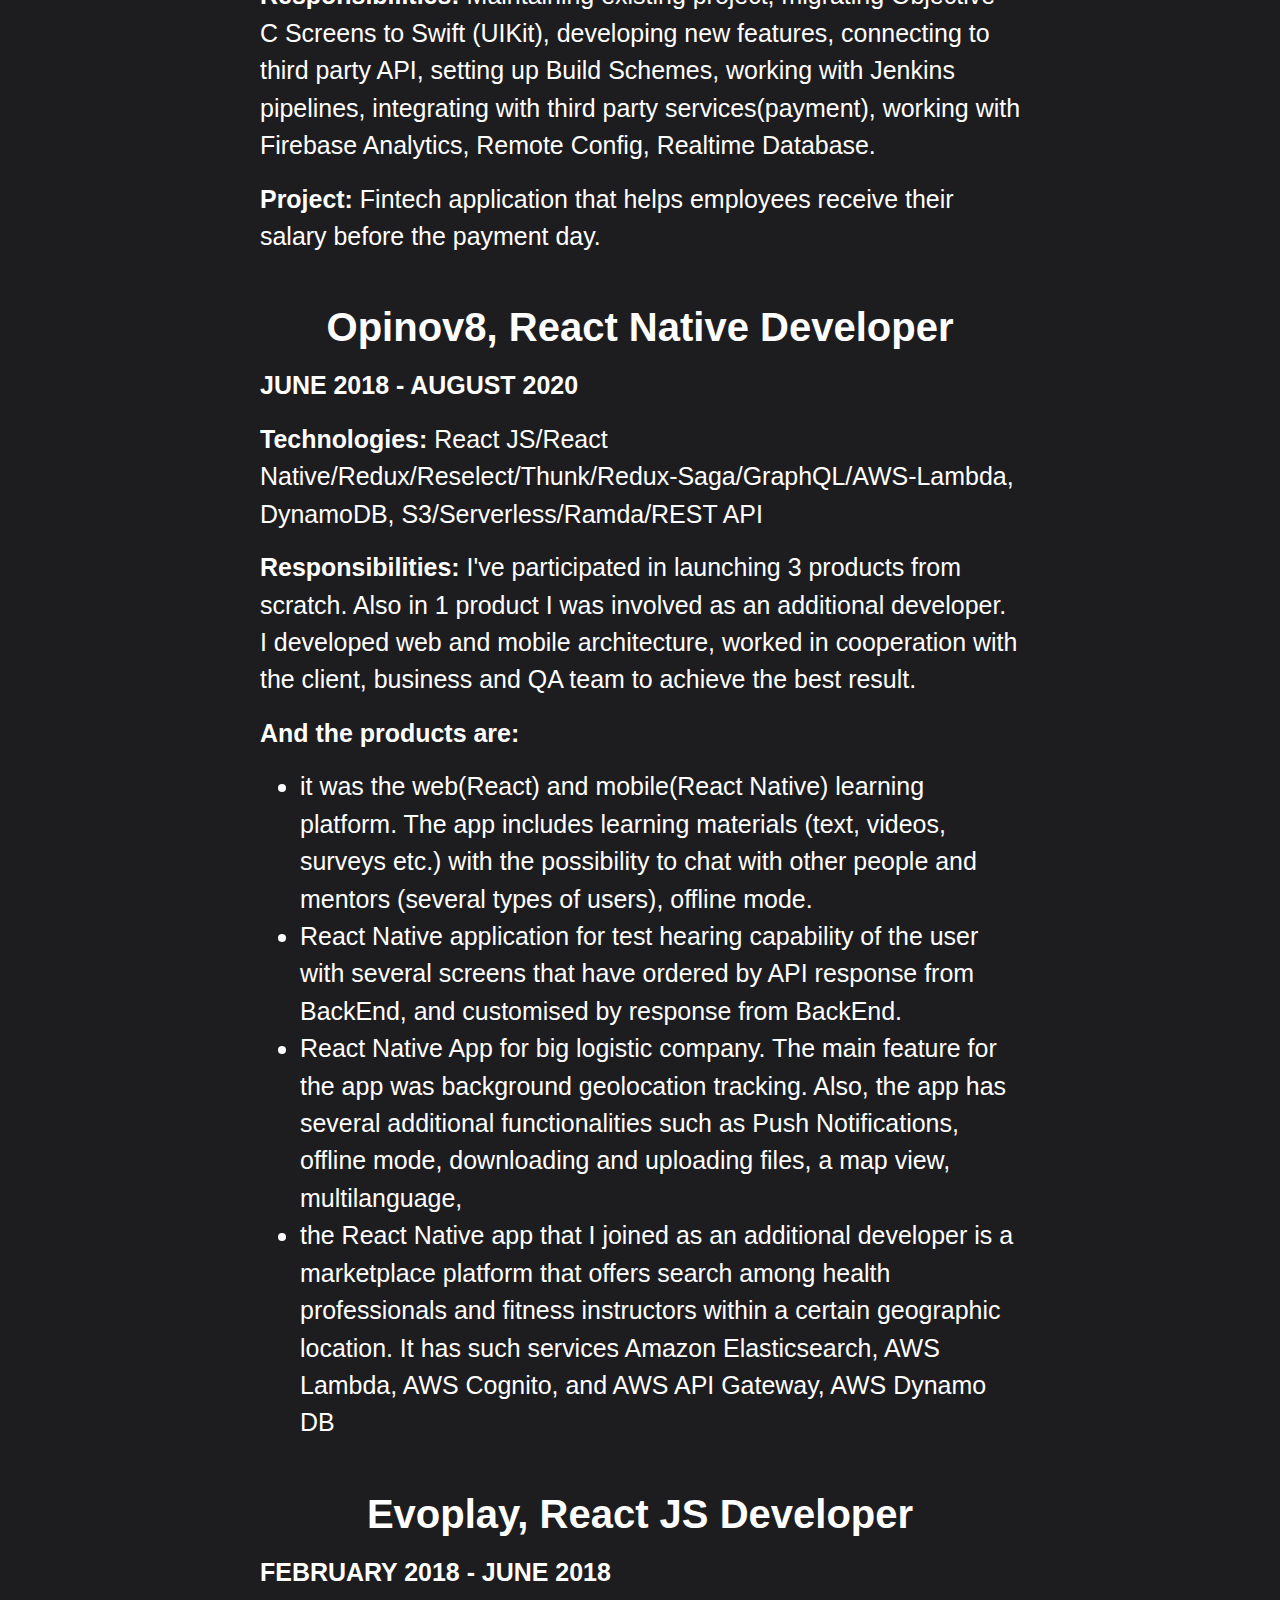
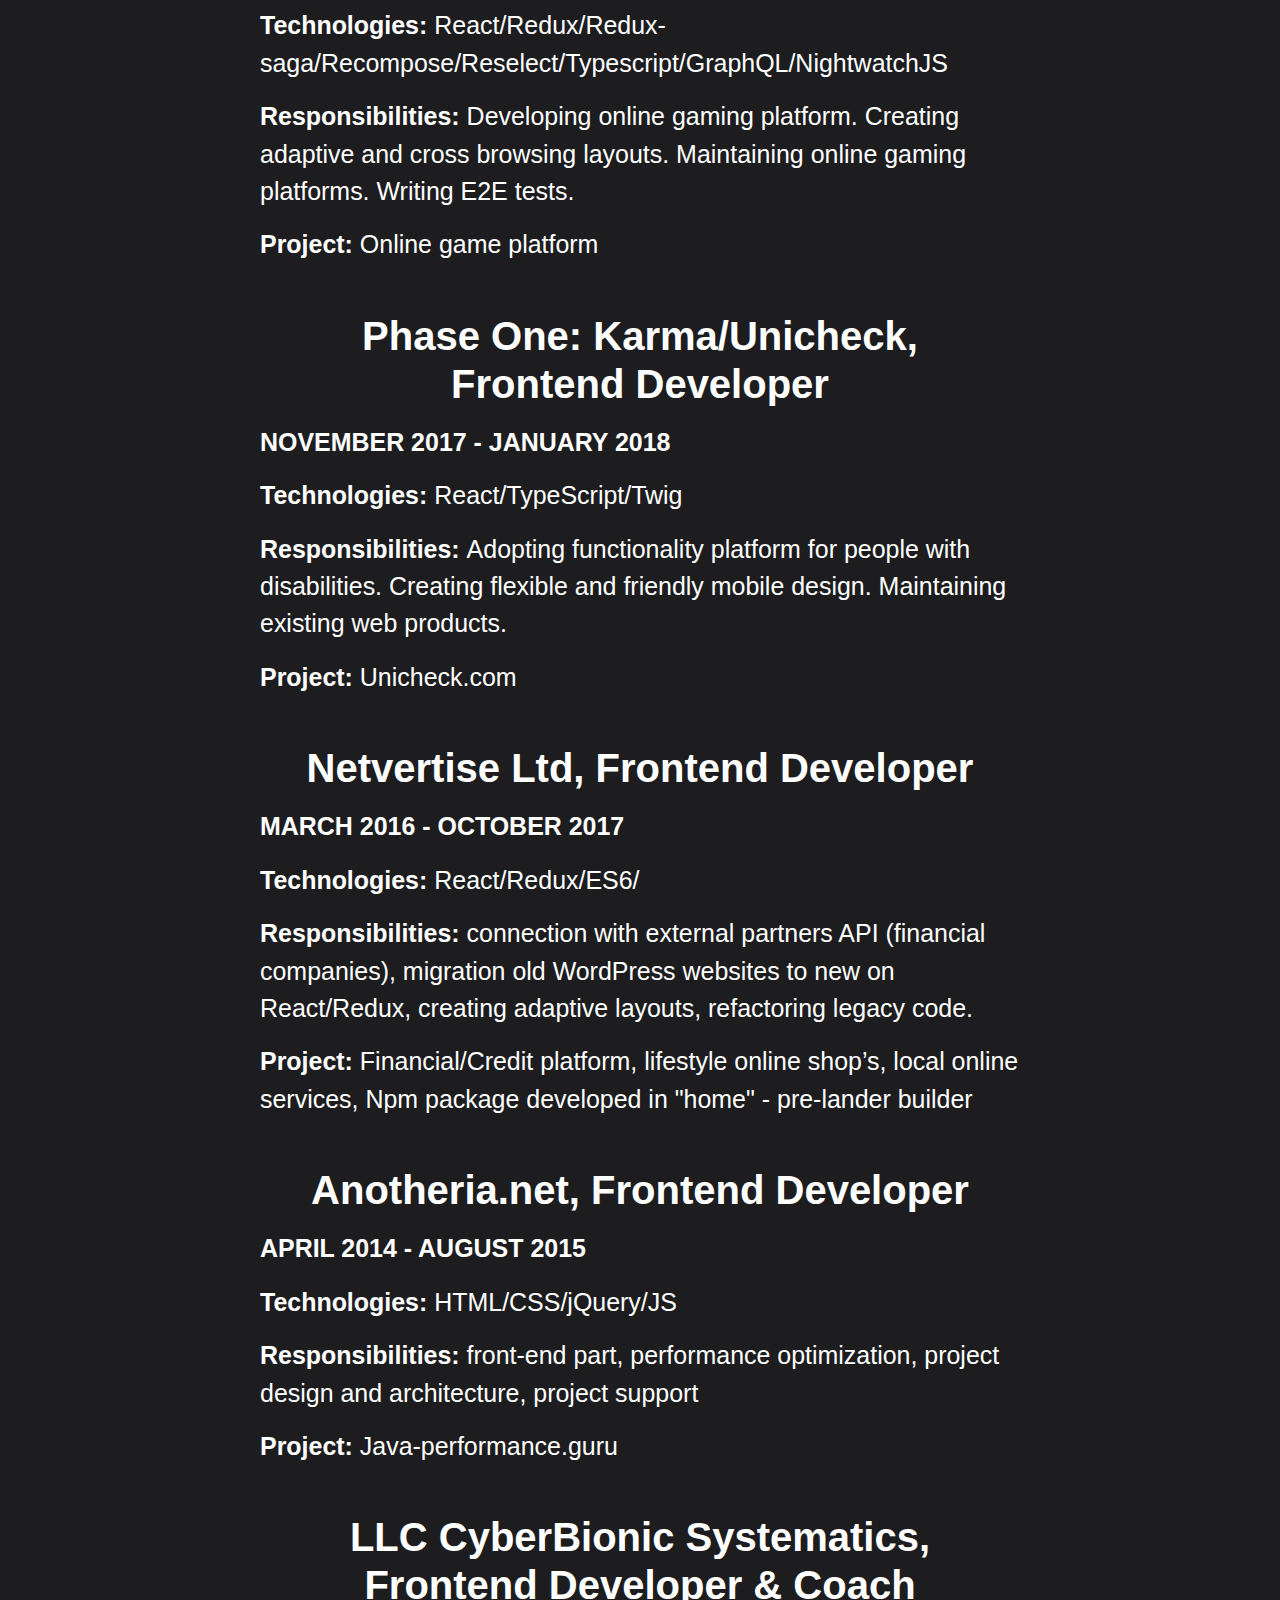
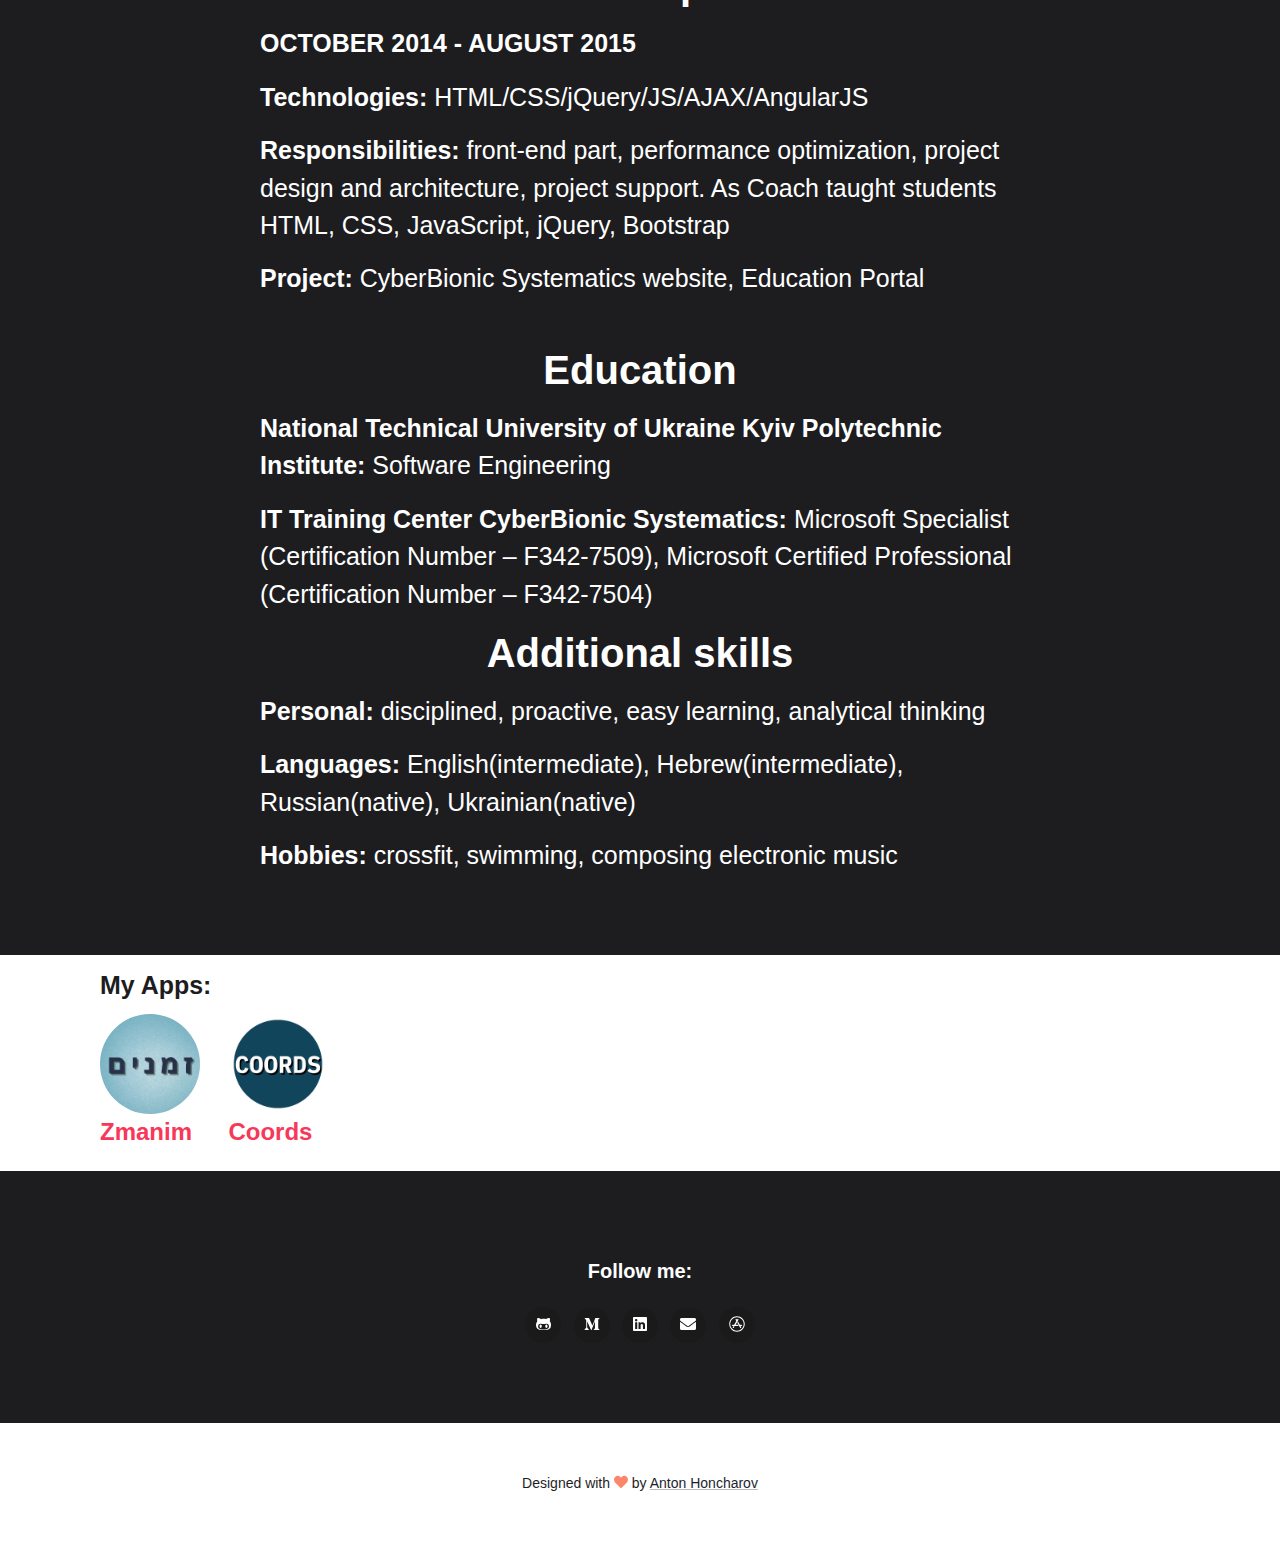
==== commit 6bdc6e1f: "coords app privacy policy with apps page" ====
--- a/index.html
+++ b/index.html
@@ -177,11 +177,17 @@
 			<div class="container py-3">
 				<h4 class="text"><b>My Apps:</b></h4>
 				<div class="logo-wrapper">
-					<div class="site-logo"><a class="navbar-brand" href="./pages/zmanim.html">
-						<img class="logo-icon mr-2" src="../assets/images/site-logo.webp" alt="logo">
-						<br>
-						<span class="logo-text">Zmanim</span>
-					</a>
+					<div class="site-logo">
+						<a class="navbar-brand" href="./pages/zmanim.html">
+							<img class="logo-icon mr-2" src="../assets/images/site-logo.webp" alt="logo">
+							<br>
+							<span class="logo-text">Zmanim</span>
+						</a>
+						<a class="navbar-brand" href="./pages/coords.html">
+							<img class="logo-icon mr-2" src="../assets/images/coords-logo.png" alt="logo">
+							<br>
+							<span class="logo-text">Coords</span>
+						</a>
 				</div>
 				</div>
 			</div>
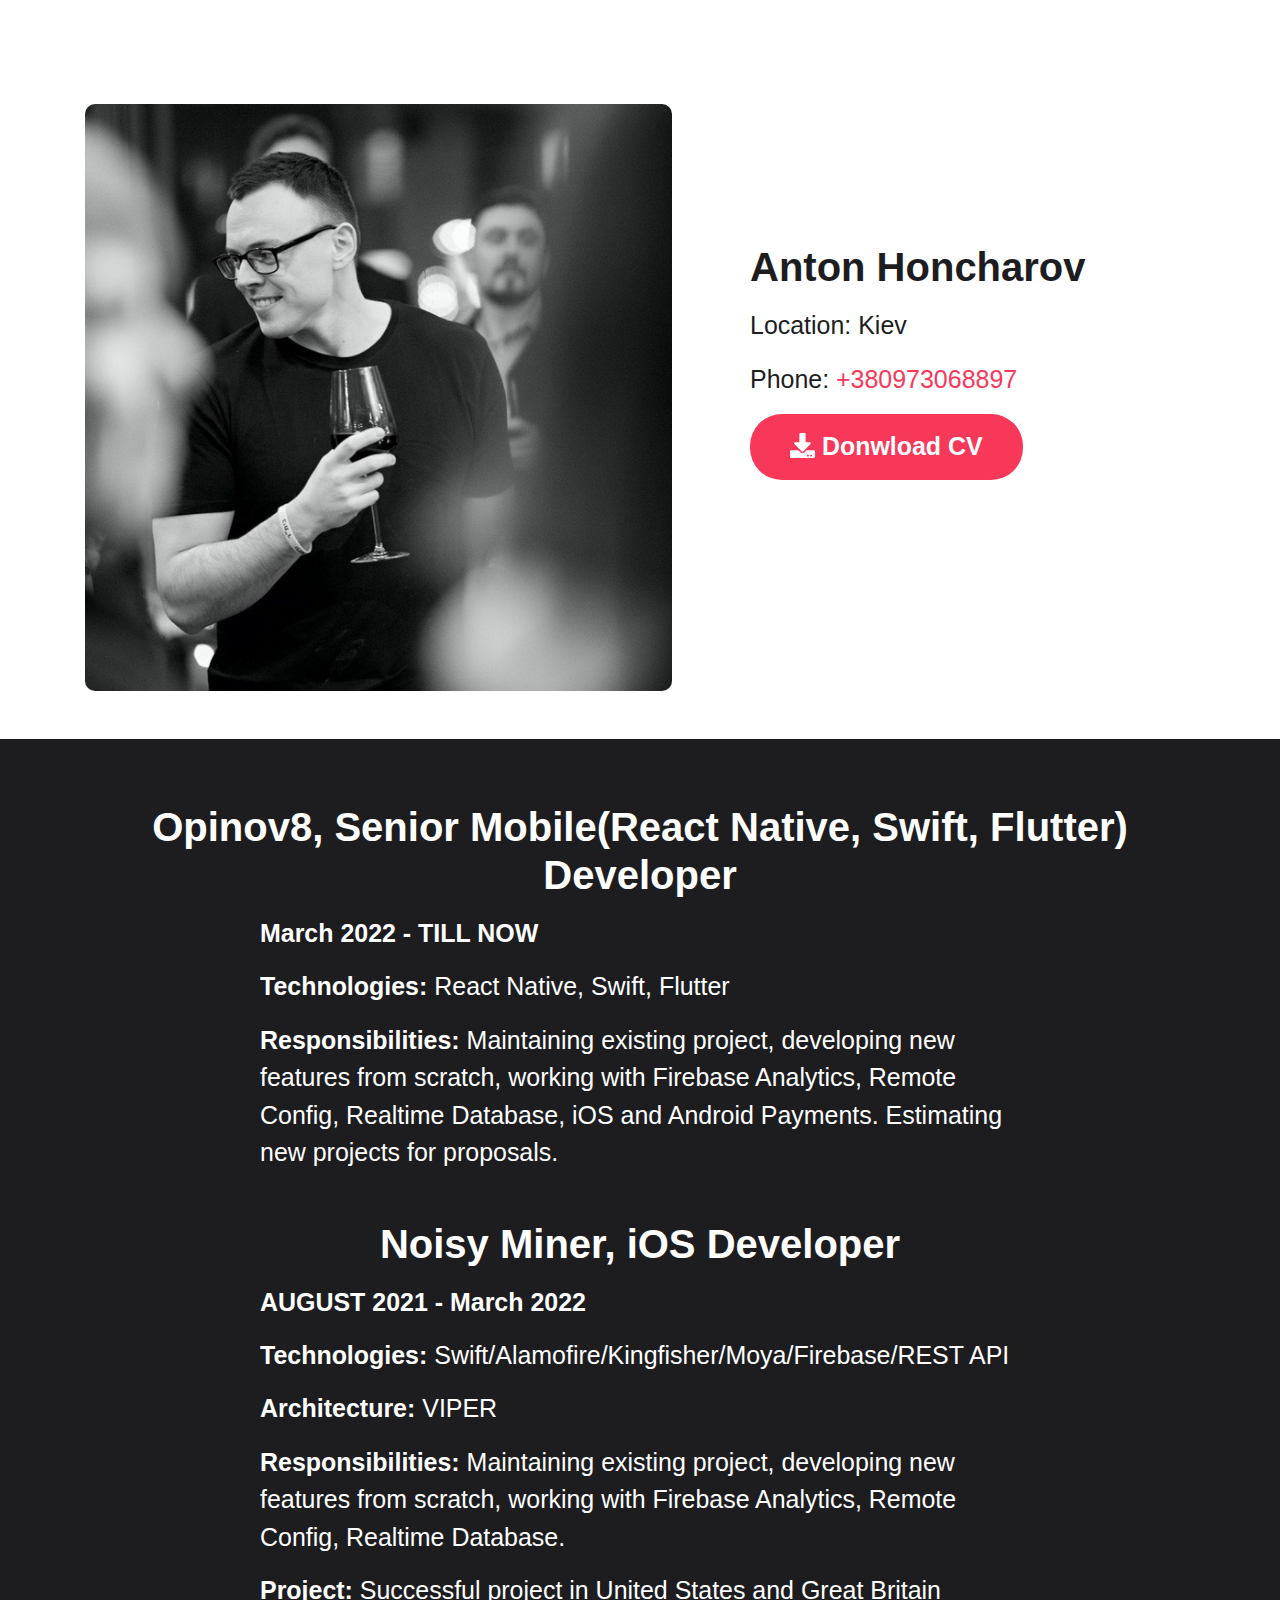
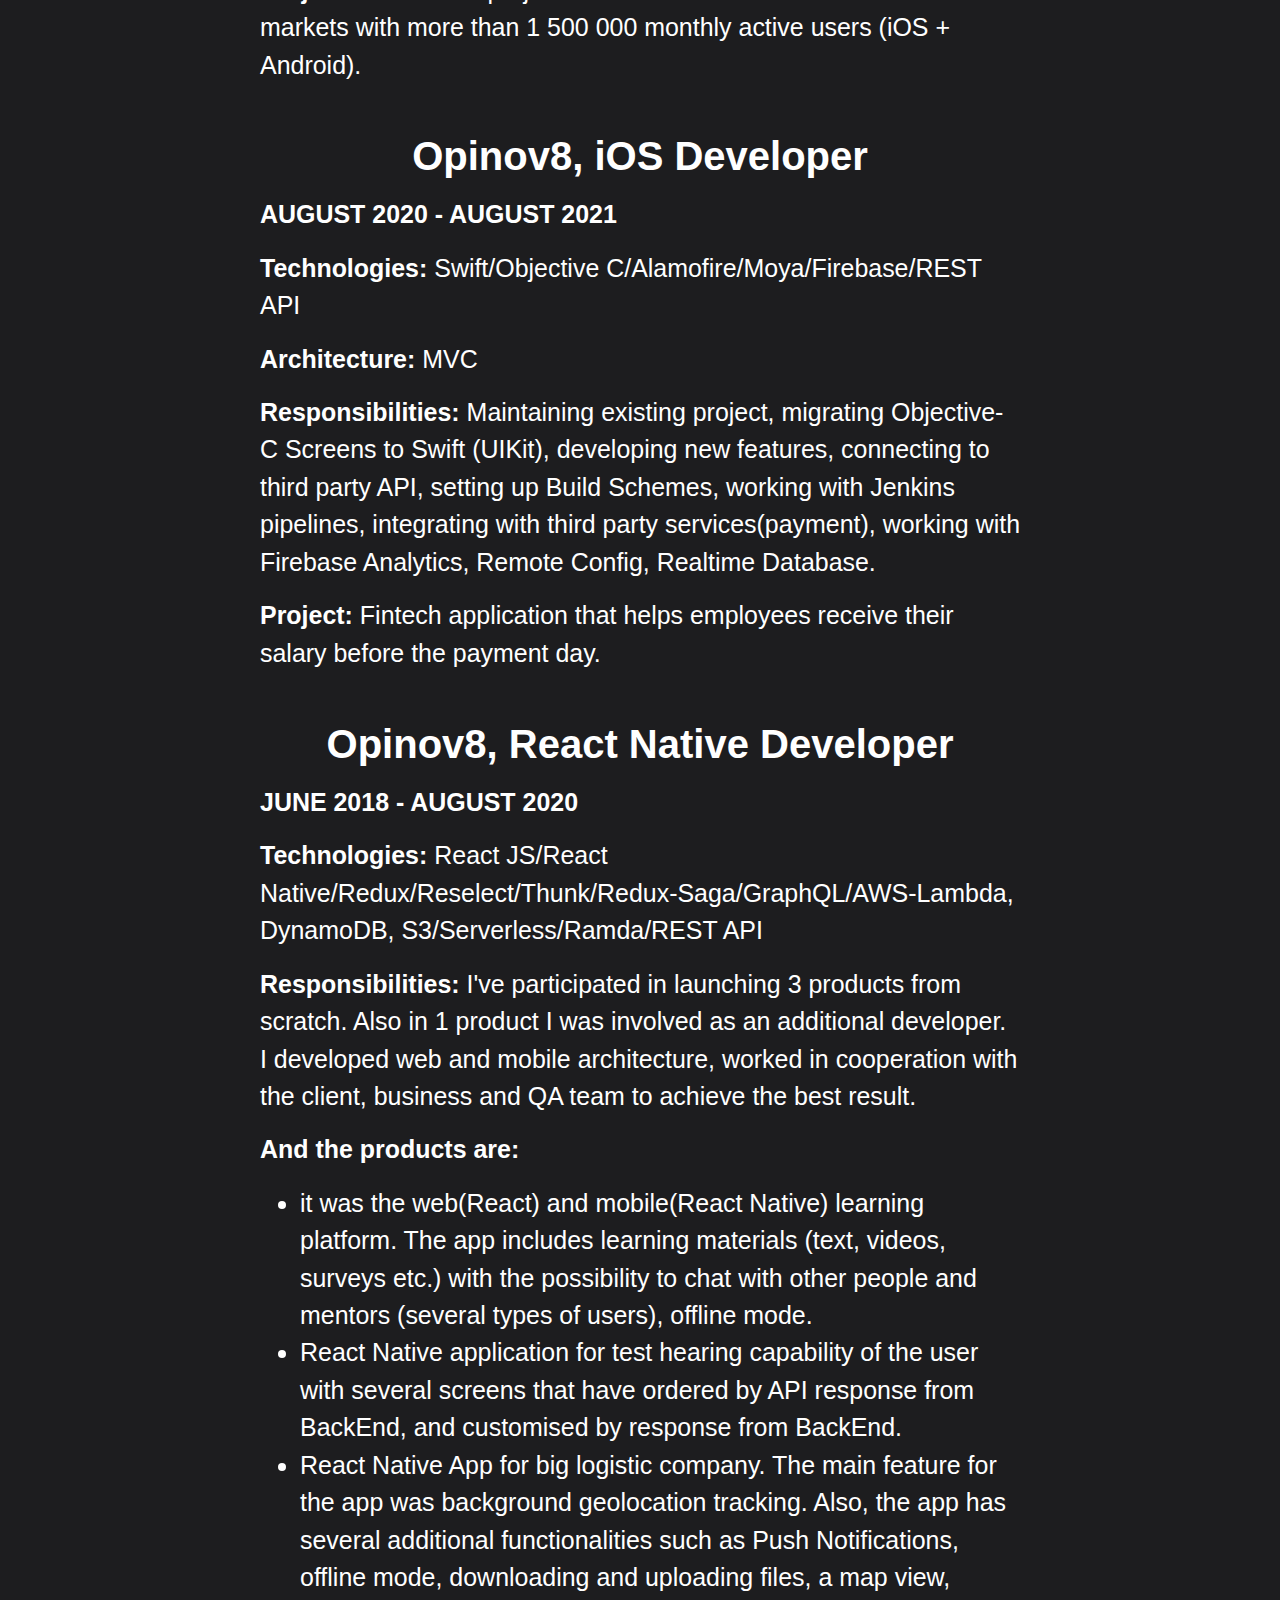
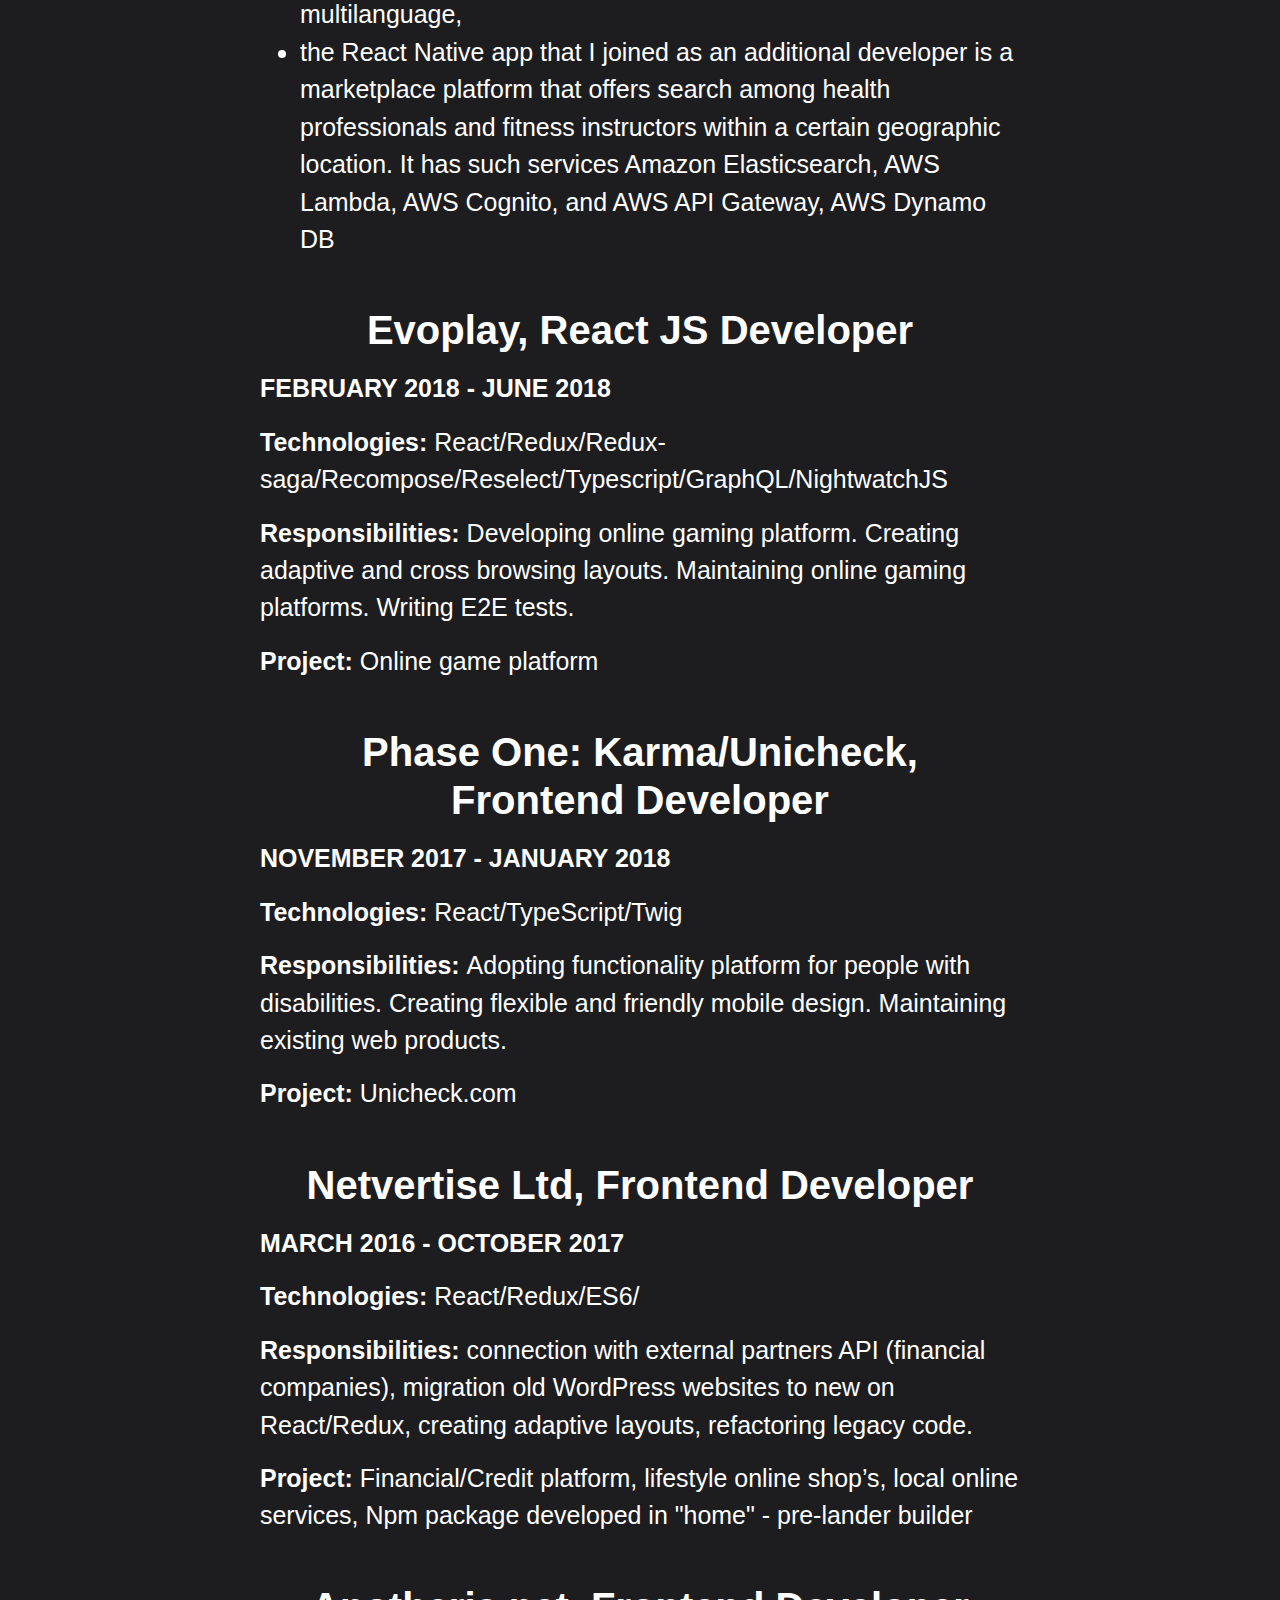
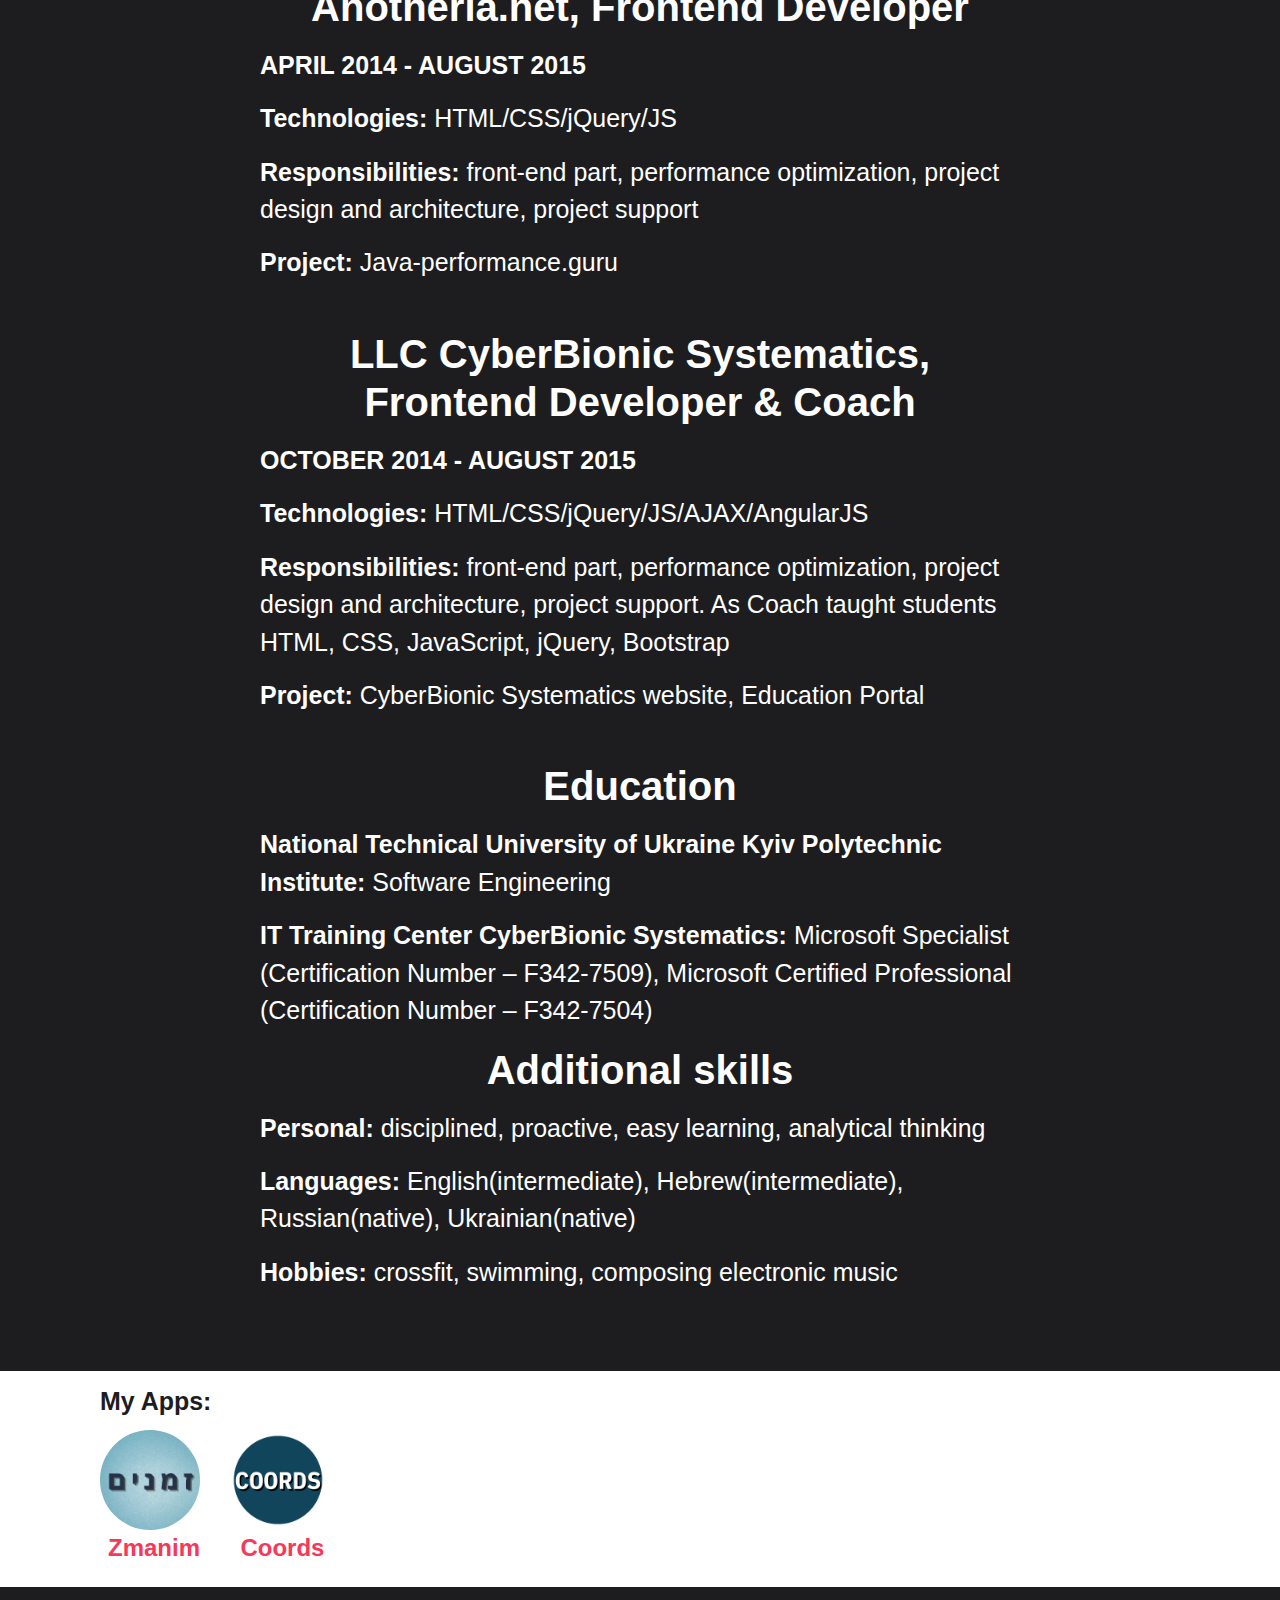
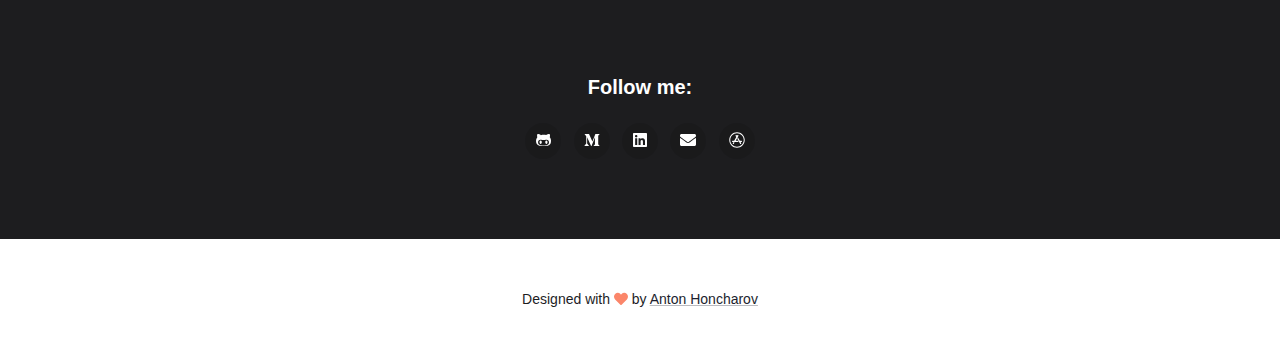
==== commit 9d8974d4: "coords page with links" ====
--- a/index.html
+++ b/index.html
@@ -66,11 +66,20 @@
 		<!--//container-->
 	</section>
 	<section id="author-section" class="author-section section theme-bg-primary py-5">
+
+		<div class="container py-3">
+			<h2 class="section-heading text-center text-white mb-3">Opinov8, Senior Mobile(React Native, Swift, Flutter) Developer</h2>
+			<div class="author-bio single-col-max mx-auto">
+				<p class="text"><b>March 2022 - TILL NOW</b></p>
+				<p class="text"><b>Technologies: </b>React Native, Swift, Flutter</p>
+				<p class="text"><b>Responsibilities: </b>Maintaining existing project, developing new features from scratch, working with Firebase Analytics, Remote Config, Realtime Database, iOS and Android Payments. Estimating new projects for proposals.</p>
+			</div>
+		</div>
 	
 		<div class="container py-3">
 			<h2 class="section-heading text-center text-white mb-3">Noisy Miner, iOS Developer</h2>
 			<div class="author-bio single-col-max mx-auto">
-				<p class="text"><b>AUGUST 2021 - TILL NOW</b></p>
+				<p class="text"><b>AUGUST 2021 - March 2022</b></p>
 				<p class="text"><b>Technologies: </b>Swift/Alamofire/Kingfisher/Moya/Firebase/REST API</p>
 				<p class="text"><b>Architecture: </b>VIPER</p>
 				<p class="text"><b>Responsibilities: </b>Maintaining existing project, developing new features from scratch, working with Firebase Analytics, Remote Config, Realtime Database.</p>
